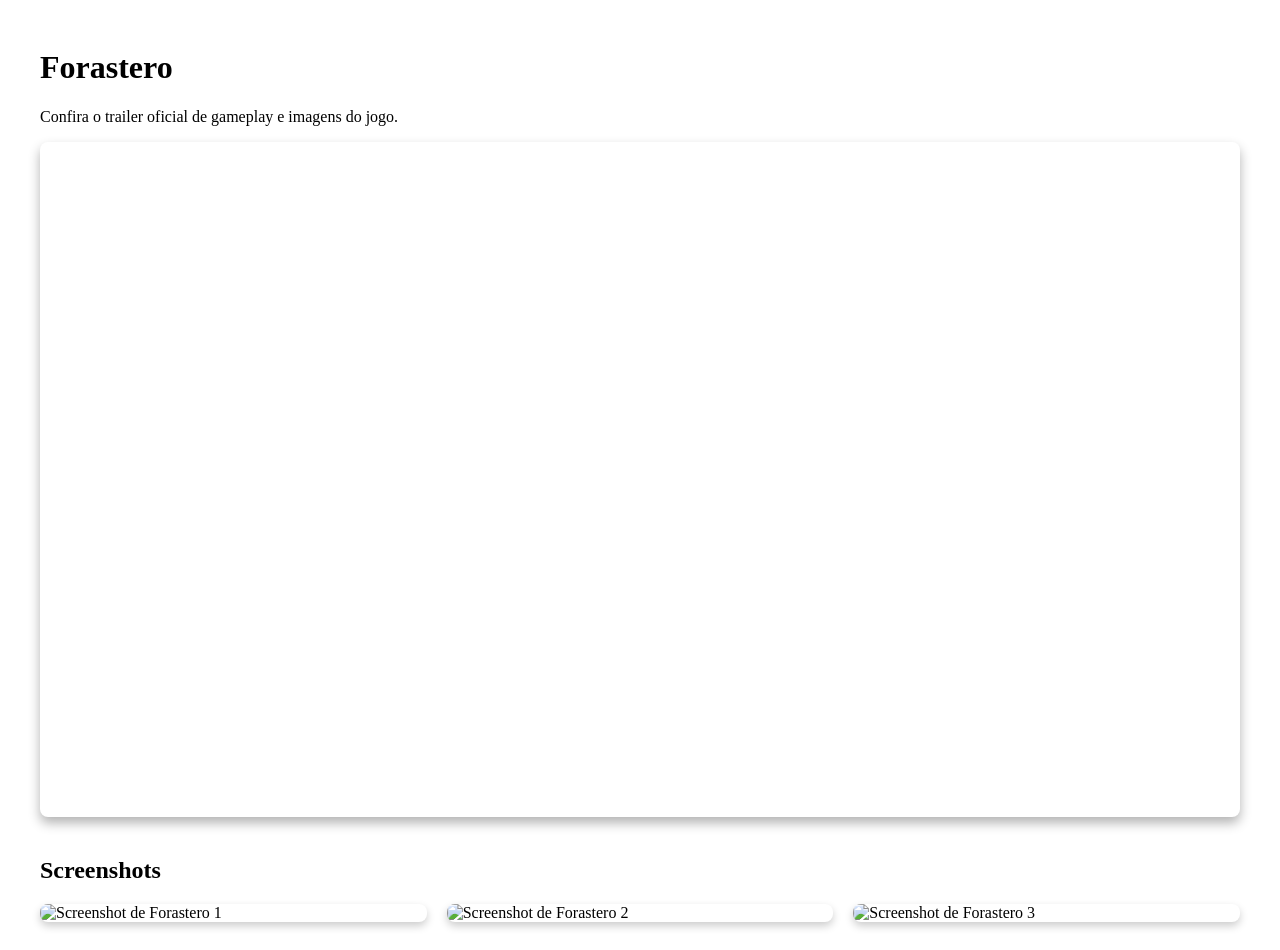
==== forastero.html @ c8b6d4f1 "neoanegames" ====
<!DOCTYPE html>
<html lang="pt-BR">
<head>
    <meta charset="UTF-8">
    <meta name="viewport" content="width=device-width, initial-scale=1.0">
    <title>Forastero</title>
    <style>
        /* CSS para tornar o iframe do YouTube 100% responsivo e profissional */
        .video-container {
            position: relative;
            padding-bottom: 56.25%; /* Mantém a proporção de 16:9 do vídeo */
            height: 0;
            overflow: hidden;
            max-width: 100%;
            margin-bottom: 40px; /* Espaço entre o vídeo e as screenshots */
            border-radius: 8px; /* Bordas levemente arredondadas */
            box-shadow: 0 6px 12px rgba(0, 0, 0, 0.3); /* Sombra suave para destacar o trailer */
        }

        .video-container iframe {
            position: absolute;
            top: 0;
            left: 0;
            width: 100%;
            height: 100%;
            border-radius: 8px;
        }

        /* Estilo básico para organizar as screenshots logo abaixo */
        .screenshots-section {
            margin-top: 20px;
        }

        .screenshots-grid {
            display: grid;
            grid-template-columns: repeat(auto-fit, minmax(300px, 1fr));
            gap: 20px;
        }

        .screenshots-grid img {
            width: 100%;
            height: auto;
            border-radius: 8px;
            box-shadow: 0 4px 8px rgba(0, 0, 0, 0.2);
            transition: transform 0.3s ease;
        }

        .screenshots-grid img:hover {
            transform: scale(1.02); /* Efeito de zoom leve ao passar o mouse */
        }
    </style>
</head>
<body>

    <!-- CONTAINER PRINCIPAL DO JOGO -->
    <main style="max-width: 1200px; margin: 0 auto; padding: 20px;">
        
        <h1>Forastero</h1>
        <p>Confira o trailer oficial de gameplay e imagens do jogo.</p>

        <!-- 1. SEÇÃO DO TRAILER (Fica exatamente em cima das screenshots) -->
        <section class="trailer-section">
            <div class="video-container">
                <iframe 
                    src="https://www.youtube.com/embed/Xkffc-DQlp8?si=KH-YjQclbkjNfA4j" 
                    title="YouTube video player" 
                    frameborder="0" 
                    allow="accelerometer; autoplay; clipboard-write; encrypted-media; gyroscope; picture-in-picture; web-share" 
                    referrerpolicy="strict-origin-when-cross-origin" 
                    allowfullscreen>
                </iframe>
            </div>
        </section>

        <!-- 2. SEÇÃO DAS SCREENSHOTS (Logo abaixo do trailer) -->
        <section class="screenshots-section">
            <h2>Screenshots</h2>
            <div class="screenshots-grid">
                <!-- Substitua o src pelo caminho real das suas imagens -->
                <img src="caminho/para/sua/screenshot1.jpg" alt="Screenshot de Forastero 1">
                <img src="caminho/para/sua/screenshot2.jpg" alt="Screenshot de Forastero 2">
                <img src="caminho/para/sua/screenshot3.jpg" alt="Screenshot de Forastero 3">
            </div>
        </section>

    </main>

</body>
</html>
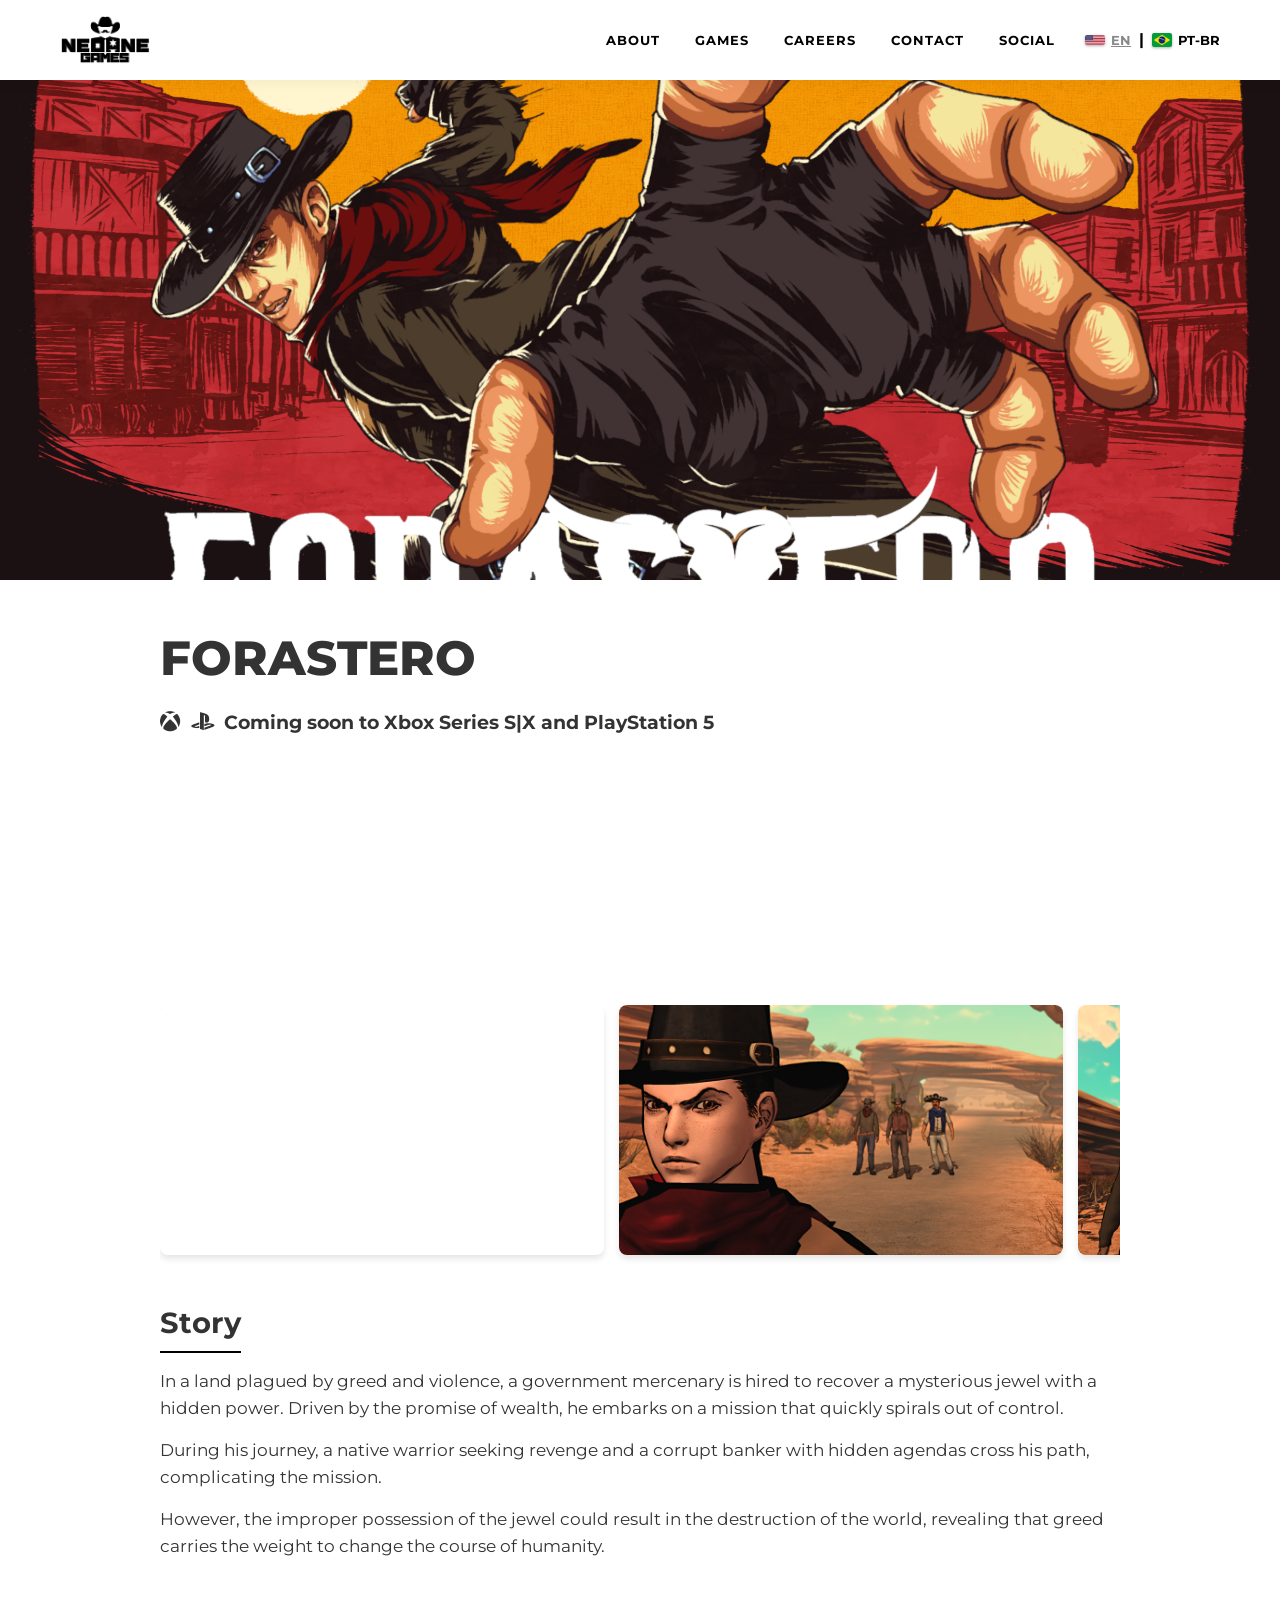
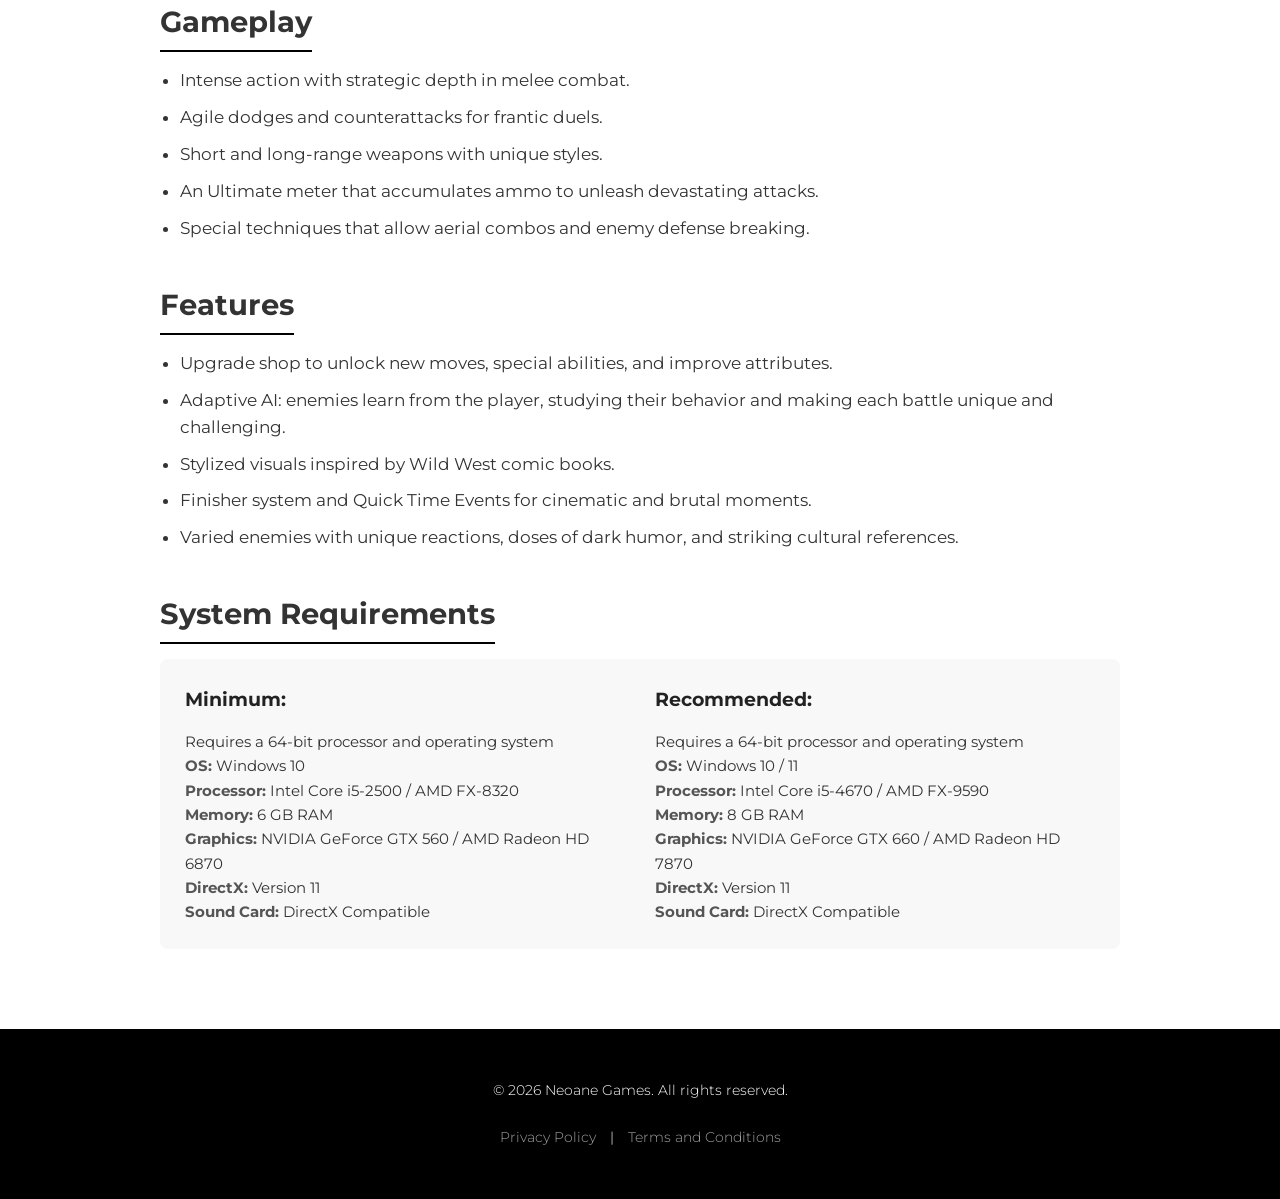
==== commit 56f8b17e: "neoanegames" ====
--- a/forastero.html
+++ b/forastero.html
@@ -1,89 +1,322 @@
 <!DOCTYPE html>
-<html lang="pt-BR">
+<html lang="en">
 <head>
     <meta charset="UTF-8">
     <meta name="viewport" content="width=device-width, initial-scale=1.0">
-    <title>Forastero</title>
+    <title>Forastero | Neoane Games</title>
+    <link rel="icon" type="image/png" href="assets/favicon.png">
+    <link rel="stylesheet" href="css/style.css">
+    <link rel="stylesheet" href="https://cdnjs.cloudflare.com/ajax/libs/font-awesome/6.5.2/css/all.min.css">
+    <link href="https://fonts.googleapis.com/css2?family=Montserrat:wght@300;400;700;800&display=swap" rel="stylesheet">
     <style>
-        /* CSS para tornar o iframe do YouTube 100% responsivo e profissional */
-        .video-container {
+        .lang-switcher button { display: inline-flex; align-items: center; gap: 6px; }
+        .flag-icon { width: 20px; height: auto; border-radius: 2px; box-shadow: 0 1px 3px rgba(0,0,0,0.3); }
+        .footer-link { color: #a0a0a0; text-decoration: none; transition: color 0.3s ease; margin: 0 10px; font-size: 0.9rem; }
+        .footer-link:hover { color: #ffffff; text-decoration: underline; }
+        
+        .game-header { width: 100%; max-height: 500px; object-fit: cover; display: block; margin-top: 80px; }
+        
+        .game-content { max-width: 1000px; margin: 0 auto; padding: 40px 20px; }
+        .game-title { font-size: 3rem; font-weight: 800; margin-bottom: 10px; text-transform: uppercase; }
+        .platforms-info { font-size: 1.2rem; margin-bottom: 30px; font-weight: 700; color: #333; }
+        .platforms-info i { margin-right: 5px; font-size: 1.3rem; }
+        
+        /* Carousel de Screenshots e Vídeo */
+        .screenshots-wrapper { display: flex; overflow-x: auto; gap: 15px; padding-bottom: 15px; margin: 30px 0; scroll-behavior: smooth; }
+        .screenshots-wrapper::-webkit-scrollbar { height: 8px; }
+        .screenshots-wrapper::-webkit-scrollbar-track { background: #f1f1f1; border-radius: 4px; }
+        .screenshots-wrapper::-webkit-scrollbar-thumb { background: #888; border-radius: 4px; }
+        .screenshots-wrapper img { height: 250px; border-radius: 8px; object-fit: cover; flex-shrink: 0; box-shadow: 0 4px 6px rgba(0,0,0,0.1); }
+        
+        /* Item de Vídeo no Carousel */
+        .screenshots-wrapper .video-item { height: 250px; width: 444px; flex-shrink: 0; border-radius: 8px; overflow: hidden; box-shadow: 0 4px 6px rgba(0,0,0,0.1); }
+        .screenshots-wrapper .video-item iframe { width: 100%; height: 100%; border: none; }
+        
+        .info-section { margin-bottom: 40px; }
+        .info-section h2 { font-size: 1.8rem; margin-bottom: 15px; border-bottom: 2px solid #000; display: inline-block; padding-bottom: 5px; }
+        .info-section p { line-height: 1.6; margin-bottom: 15px; font-size: 1.05rem; }
+        .info-list { list-style-type: disc; padding-left: 20px; line-height: 1.6; font-size: 1.05rem; }
+        .info-list li { margin-bottom: 10px; }
+        
+        /* Requisitos de Sistema */
+        .sys-req-grid { display: grid; grid-template-columns: 1fr 1fr; gap: 30px; background-color: #f8f8f8; padding: 25px; border-radius: 8px; }
+        @media (max-width: 768px) { .sys-req-grid { grid-template-columns: 1fr; } }
+        .sys-req-col h3 { font-size: 1.2rem; margin-bottom: 15px; color: #222; }
+        .sys-req-list { list-style: none; padding: 0; font-size: 0.95rem; line-height: 1.6; }
+        .sys-req-list li strong { color: #555; }
+
+        /* Animação e Estilo da "Gaveta" (Dropdown) */
+        .dropdown {
             position: relative;
-            padding-bottom: 56.25%; /* Mantém a proporção de 16:9 do vídeo */
-            height: 0;
-            overflow: hidden;
-            max-width: 100%;
-            margin-bottom: 40px; /* Espaço entre o vídeo e as screenshots */
-            border-radius: 8px; /* Bordas levemente arredondadas */
-            box-shadow: 0 6px 12px rgba(0, 0, 0, 0.3); /* Sombra suave para destacar o trailer */
-        }
-
-        .video-container iframe {
+            display: inline-block;
+        }
+        .dropdown-content {
+            visibility: hidden;
+            opacity: 0;
             position: absolute;
-            top: 0;
-            left: 0;
-            width: 100%;
-            height: 100%;
+            background-color: #ffffff;
+            min-width: 160px;
+            box-shadow: 0px 10px 20px rgba(0,0,0,0.1);
             border-radius: 8px;
-        }
-
-        /* Estilo básico para organizar as screenshots logo abaixo */
-        .screenshots-section {
-            margin-top: 20px;
-        }
-
-        .screenshots-grid {
-            display: grid;
-            grid-template-columns: repeat(auto-fit, minmax(300px, 1fr));
-            gap: 20px;
-        }
-
-        .screenshots-grid img {
-            width: 100%;
-            height: auto;
+            z-index: 1000;
+            top: 70%;
+            left: 50%;
+            transform: translateX(-50%);
+            transition: all 0.3s cubic-bezier(0.25, 0.8, 0.25, 1);
+        }
+        .dropdown:hover .dropdown-content {
+            visibility: visible;
+            opacity: 1;
+            top: 100%;
+        }
+        .dropdown-content a {
+            color: #333 !important;
+            padding: 12px 16px;
+            text-decoration: none;
+            display: block;
+            text-align: center;
+            font-weight: 700;
+            font-size: 0.9rem;
+            transition: background-color 0.2s, color 0.2s;
             border-radius: 8px;
-            box-shadow: 0 4px 8px rgba(0, 0, 0, 0.2);
-            transition: transform 0.3s ease;
-        }
-
-        .screenshots-grid img:hover {
-            transform: scale(1.02); /* Efeito de zoom leve ao passar o mouse */
+        }
+        .dropdown-content a:hover {
+            background-color: #f8f8f8;
+            color: #ff4d4d !important;
         }
     </style>
 </head>
-<body>
-
-    <!-- CONTAINER PRINCIPAL DO JOGO -->
-    <main style="max-width: 1200px; margin: 0 auto; padding: 20px;">
-        
-        <h1>Forastero</h1>
-        <p>Confira o trailer oficial de gameplay e imagens do jogo.</p>
-
-        <!-- 1. SEÇÃO DO TRAILER (Fica exatamente em cima das screenshots) -->
-        <section class="trailer-section">
-            <div class="video-container">
-                <iframe 
-                    src="https://www.youtube.com/embed/Xkffc-DQlp8?si=KH-YjQclbkjNfA4j" 
-                    title="YouTube video player" 
-                    frameborder="0" 
-                    allow="accelerometer; autoplay; clipboard-write; encrypted-media; gyroscope; picture-in-picture; web-share" 
-                    referrerpolicy="strict-origin-when-cross-origin" 
-                    allowfullscreen>
-                </iframe>
+<body class="bg-white">
+    <!-- Navbar -->
+    <nav class="navbar">
+        <div class="container nav-container">
+            <a href="index" class="logo">
+                <img src="assets/NeoaneGames.png" alt="Neoane Games Logo">
+            </a>
+            <div class="nav-right">
+                <ul class="nav-links">
+                    <li><a href="main#about" data-i18n="nav-about">About</a></li>
+                    
+                    <!-- Item de Jogos com o Dropdown -->
+                    <li class="dropdown">
+                        <a href="main#games" data-i18n="nav-games">Games</a>
+                        <div class="dropdown-content">
+                            <a href="forastero">FORASTERO</a>
+                        </div>
+                    </li>
+
+                    <li><a href="main#careers" data-i18n="nav-careers">Careers</a></li>
+                    <li><a href="main#contact" data-i18n="nav-contact">Contact</a></li>
+                    <li><a href="main#social" data-i18n="nav-social">Social</a></li>
+                </ul>
+                <div class="lang-switcher">
+                    <button id="btn-en" class="active" onclick="setLanguage('en')">
+                        <img src="assets/us.png" alt="English" class="flag-icon"> EN
+                    </button>
+                    <span>|</span>
+                    <button id="btn-pt" onclick="setLanguage('pt')">
+                        <img src="assets/br.png" alt="Português" class="flag-icon"> PT-BR
+                    </button>
+                </div>
             </div>
-        </section>
-
-        <!-- 2. SEÇÃO DAS SCREENSHOTS (Logo abaixo do trailer) -->
-        <section class="screenshots-section">
-            <h2>Screenshots</h2>
-            <div class="screenshots-grid">
-                <!-- Substitua o src pelo caminho real das suas imagens -->
-                <img src="caminho/para/sua/screenshot1.jpg" alt="Screenshot de Forastero 1">
-                <img src="caminho/para/sua/screenshot2.jpg" alt="Screenshot de Forastero 2">
-                <img src="caminho/para/sua/screenshot3.jpg" alt="Screenshot de Forastero 3">
+        </div>
+    </nav>
+
+    <!-- Capa do Jogo -->
+    <img src="assets/CoverImage2.jpg" alt="Forastero Banner" class="game-header anim-fade-up">
+
+    <div class="game-content">
+        <h1 class="game-title anim-fade-up">Forastero</h1>
+        
+        <p class="platforms-info anim-fade-up">
+            <i class="fa-brands fa-xbox"></i> <i class="fa-brands fa-playstation"></i> 
+            <span data-i18n="forastero-platforms">Coming soon to Xbox Series S|X and PlayStation 5</span>
+        </p>
+
+        <!-- Steam Widget -->
+        <div class="anim-fade-up" style="margin-bottom: 40px;">
+            <iframe src="https://store.steampowered.com/widget/2401280/" frameborder="0" width="646" height="190" style="max-width: 100%;"></iframe>
+        </div>
+
+        <!-- Screenshots e Trailer -->
+        <div class="screenshots-wrapper anim-fade-up">
+            <!-- Trailer Gameplay -->
+            <div class="video-item">
+                <iframe src="https://www.youtube.com/embed/Xkffc-DQlp8?si=KH-YjQclbkjNfA4j" title="YouTube video player" allow="accelerometer; autoplay; clipboard-write; encrypted-media; gyroscope; picture-in-picture; web-share" referrerpolicy="strict-origin-when-cross-origin" allowfullscreen></iframe>
             </div>
-        </section>
-
-    </main>
-
+            <!-- Imagens -->
+            <img src="assets/PRINT00.jpg" alt="Forastero Screenshot 1">
+            <img src="assets/PRINT01.jpg" alt="Forastero Screenshot 2">
+            <img src="assets/PRINT02.jpg" alt="Forastero Screenshot 3">
+            <img src="assets/PRINT03.jpg" alt="Forastero Screenshot 4">
+            <img src="assets/PRINT04.jpg" alt="Forastero Screenshot 5">
+            <img src="assets/PRINT05.jpg" alt="Forastero Screenshot 6">
+        </div>
+
+        <!-- História -->
+        <div class="info-section anim-fade-up">
+            <h2 data-i18n="forastero-story-title">Story</h2>
+            <p data-i18n="forastero-story-p1">In a land plagued by greed and violence, a government mercenary is hired to recover a mysterious jewel with a hidden power. Driven by the promise of wealth, he embarks on a mission that quickly spirals out of control.</p>
+            <p data-i18n="forastero-story-p2">During his journey, a native warrior seeking revenge and a corrupt banker with hidden agendas cross his path, complicating the mission.</p>
+            <p data-i18n="forastero-story-p3">However, the improper possession of the jewel could result in the destruction of the world, revealing that greed carries the weight to change the course of humanity.</p>
+        </div>
+
+        <!-- Jogabilidade -->
+        <div class="info-section anim-fade-up">
+            <h2 data-i18n="forastero-gameplay-title">Gameplay</h2>
+            <ul class="info-list">
+                <li data-i18n="forastero-gp-1">Intense action with strategic depth in melee combat.</li>
+                <li data-i18n="forastero-gp-2">Agile dodges and counterattacks for frantic duels.</li>
+                <li data-i18n="forastero-gp-3">Short and long-range weapons with unique styles.</li>
+                <li data-i18n="forastero-gp-4">An Ultimate meter that accumulates ammo to unleash devastating attacks.</li>
+                <li data-i18n="forastero-gp-5">Special techniques that allow aerial combos and enemy defense breaking.</li>
+            </ul>
+        </div>
+
+        <!-- Características -->
+        <div class="info-section anim-fade-up">
+            <h2 data-i18n="forastero-features-title">Features</h2>
+            <ul class="info-list">
+                <li data-i18n="forastero-feat-1">Upgrade shop to unlock new moves, special abilities, and improve attributes.</li>
+                <li data-i18n="forastero-feat-2">Adaptive AI: enemies learn from the player, studying their behavior and making each battle unique and challenging.</li>
+                <li data-i18n="forastero-feat-3">Stylized visuals inspired by Wild West comic books.</li>
+                <li data-i18n="forastero-feat-4">Finisher system and Quick Time Events for cinematic and brutal moments.</li>
+                <li data-i18n="forastero-feat-5">Varied enemies with unique reactions, doses of dark humor, and striking cultural references.</li>
+            </ul>
+        </div>
+
+        <!-- Requisitos de Sistema -->
+        <div class="info-section anim-fade-up">
+            <h2 data-i18n="forastero-sys-title">System Requirements</h2>
+            <div class="sys-req-grid">
+                <!-- Mínimos -->
+                <div class="sys-req-col">
+                    <h3 data-i18n="sys-min-title">Minimum:</h3>
+                    <ul class="sys-req-list">
+                        <li data-i18n="sys-req-os-64">Requires a 64-bit processor and operating system</li>
+                        <li><strong data-i18n="sys-os">OS:</strong> Windows 10</li>
+                        <li><strong data-i18n="sys-proc">Processor:</strong> Intel Core i5-2500 / AMD FX-8320</li>
+                        <li><strong data-i18n="sys-mem">Memory:</strong> 6 GB RAM</li>
+                        <li><strong data-i18n="sys-gpu">Graphics:</strong> NVIDIA GeForce GTX 560 / AMD Radeon HD 6870</li>
+                        <li><strong>DirectX:</strong> <span data-i18n="sys-dx">Version 11</span></li>
+                        <li><strong data-i18n="sys-sound">Sound Card:</strong> DirectX Compatible</li>
+                    </ul>
+                </div>
+                <!-- Recomendados -->
+                <div class="sys-req-col">
+                    <h3 data-i18n="sys-rec-title">Recommended:</h3>
+                    <ul class="sys-req-list">
+                        <li data-i18n="sys-req-os-64">Requires a 64-bit processor and operating system</li>
+                        <li><strong data-i18n="sys-os">OS:</strong> Windows 10 / 11</li>
+                        <li><strong data-i18n="sys-proc">Processor:</strong> Intel Core i5-4670 / AMD FX-9590</li>
+                        <li><strong data-i18n="sys-mem">Memory:</strong> 8 GB RAM</li>
+                        <li><strong data-i18n="sys-gpu">Graphics:</strong> NVIDIA GeForce GTX 660 / AMD Radeon HD 7870</li>
+                        <li><strong>DirectX:</strong> <span data-i18n="sys-dx">Version 11</span></li>
+                        <li><strong data-i18n="sys-sound">Sound Card:</strong> DirectX Compatible</li>
+                    </ul>
+                </div>
+            </div>
+        </div>
+    </div>
+
+    <!-- Footer -->
+    <footer>
+        <div class="container text-center" style="padding: 20px 0;">
+            <p>
+                <span data-i18n="footer-text">&copy; 2026 Neoane Games. All rights reserved.</span>
+                <br><br>
+                <a href="privacy" class="footer-link" data-i18n="footer-privacy">Privacy Policy</a> | 
+                <a href="terms" class="footer-link" data-i18n="footer-terms">Terms and Conditions</a>
+            </p>
+        </div>
+    </footer>
+
+    <!-- Scripts -->
+    <script>
+        const translations = {
+            en: {
+                "nav-about": "About", "nav-games": "Games", "nav-careers": "Careers", "nav-contact": "Contact", "nav-social": "Social",
+                "forastero-platforms": "Coming soon to Xbox Series S|X and PlayStation 5",
+                "forastero-story-title": "Story",
+                "forastero-story-p1": "In a land plagued by greed and violence, a government mercenary is hired to recover a mysterious jewel with a hidden power. Driven by the promise of wealth, he embarks on a mission that quickly spirals out of control.",
+                "forastero-story-p2": "During his journey, a native warrior seeking revenge and a corrupt banker with hidden agendas cross his path, complicating the mission.",
+                "forastero-story-p3": "However, the improper possession of the jewel could result in the destruction of the world, revealing that greed carries the weight to change the course of humanity.",
+                "forastero-gameplay-title": "Gameplay",
+                "forastero-gp-1": "Intense action with strategic depth in melee combat.",
+                "forastero-gp-2": "Agile dodges and counterattacks for frantic duels.",
+                "forastero-gp-3": "Short and long-range weapons with unique styles.",
+                "forastero-gp-4": "An Ultimate meter that accumulates ammo to unleash devastating attacks.",
+                "forastero-gp-5": "Special techniques that allow aerial combos and enemy defense breaking.",
+                "forastero-features-title": "Features",
+                "forastero-feat-1": "Upgrade shop to unlock new moves, special abilities, and improve attributes.",
+                "forastero-feat-2": "Adaptive AI: enemies learn from the player, studying their behavior and making each battle unique and challenging.",
+                "forastero-feat-3": "Stylized visuals inspired by Wild West comic books.",
+                "forastero-feat-4": "Finisher system and Quick Time Events for cinematic and brutal moments.",
+                "forastero-feat-5": "Varied enemies with unique reactions, doses of dark humor, and striking cultural references.",
+                "forastero-sys-title": "System Requirements",
+                "sys-min-title": "Minimum:",
+                "sys-rec-title": "Recommended:",
+                "sys-req-os-64": "Requires a 64-bit processor and operating system",
+                "sys-os": "OS:", "sys-proc": "Processor:", "sys-mem": "Memory:", "sys-gpu": "Graphics:", "sys-dx": "Version 11", "sys-sound": "Sound Card:",
+                "footer-text": "&copy; 2026 Neoane Games. All rights reserved.",
+                "footer-privacy": "Privacy Policy", "footer-terms": "Terms and Conditions"
+            },
+            pt: {
+                "nav-about": "Sobre", "nav-games": "Jogos", "nav-careers": "Carreiras", "nav-contact": "Contato", "nav-social": "Social",
+                "forastero-platforms": "Em breve para Xbox Series S|X e PlayStation 5",
+                "forastero-story-title": "História",
+                "forastero-story-p1": "Em um país assolado pela ganância e pela violência, um mercenário a serviço do governo é contratado para recuperar uma joia misteriosa com um poder oculto. Movido pela promessa de riqueza, ele embarca em uma missão que rapidamente foge do controle.",
+                "forastero-story-p2": "Durante sua jornada, uma guerreira nativa em busca de vingança e um banqueiro corrupto com interesses ocultos cruzam seu caminho, complicando a missão.",
+                "forastero-story-p3": "No entanto, a posse indevida da joia pode resultar na destruição do mundo, revelando que a ganância carrega o peso de mudar o rumo da humanidade.",
+                "forastero-gameplay-title": "Jogabilidade",
+                "forastero-gp-1": "Ação intensa com profundidade estratégica em combates corpo a corpo.",
+                "forastero-gp-2": "Esquivas e contra-ataques ágeis para duelos frenéticos.",
+                "forastero-gp-3": "Armas de curta e longa distância, com estilos únicos.",
+                "forastero-gp-4": "Um medidor de Ultimate, que acumula munição para liberar ataques devastadores.",
+                "forastero-gp-5": "Técnicas especiais que permitem combos aéreos e quebra de defesas inimigas.",
+                "forastero-features-title": "Características",
+                "forastero-feat-1": "Loja de upgrades para desbloquear novos golpes, habilidades especiais e aprimorar atributos.",
+                "forastero-feat-2": "Inteligência artificial adaptável: inimigos aprendem com o jogador, estudando seu comportamento e tornando cada batalha única e desafiadora.",
+                "forastero-feat-3": "Visual estilizado inspirado em histórias em quadrinhos de velho oeste.",
+                "forastero-feat-4": "Sistema de finalizações e Quick Time Events para momentos cinematográficos e brutais.",
+                "forastero-feat-5": "Inimigos variados, com reações únicas, doses de humor ácido e referências culturais marcantes.",
+                "forastero-sys-title": "Requisitos de sistema",
+                "sys-min-title": "Mínimos:",
+                "sys-rec-title": "Recomendados:",
+                "sys-req-os-64": "Requer um processador e sistema operacional de 64 bits",
+                "sys-os": "SO:", "sys-proc": "Processador:", "sys-mem": "Memória:", "sys-gpu": "Placa de vídeo:", "sys-dx": "Versão 11", "sys-sound": "Placa de som:",
+                "footer-text": "&copy; 2026 Neoane Games. Todos os direitos reservados.",
+                "footer-privacy": "Política de Privacidade", "footer-terms": "Termos e Condições"
+            }
+        };
+
+        function setLanguage(lang) {
+            document.querySelectorAll('[data-i18n]').forEach(el => {
+                const key = el.getAttribute('data-i18n');
+                if (translations[lang] && translations[lang][key]) {
+                    el.innerHTML = translations[lang][key];
+                }
+            });
+            document.getElementById('btn-en').classList.remove('active');
+            document.getElementById('btn-pt').classList.remove('active');
+            document.getElementById('btn-' + lang).classList.add('active');
+            localStorage.setItem('neoane-lang', lang);
+        }
+
+        const observerOptions = { root: null, rootMargin: '0px', threshold: 0.1 };
+        const observer = new IntersectionObserver((entries) => {
+            entries.forEach(entry => {
+                if (entry.isIntersecting) { entry.target.classList.add('anim-visible'); } 
+            });
+        }, observerOptions);
+
+        window.onload = () => {
+            const savedLang = localStorage.getItem('neoane-lang') || 'en';
+            setLanguage(savedLang);
+            document.querySelectorAll('.anim-fade-up, .anim-slide-left').forEach(el => {
+                observer.observe(el);
+            });
+        };
+    </script>
 </body>
 </html>
--- a/css/style.css
+++ b/css/style.css
@@ -0,0 +1,415 @@
+/* CSS Reset & Variables */
+:root {
+    --primary-color: #000000;
+    --bg-white: #ffffff;
+    --bg-light: #f8f9fa;
+    --text-color: #333333;
+    --accent-color: #555555;
+    --overlay-color: rgba(255, 255, 255, 0.95);
+}
+
+* {
+    margin: 0;
+    padding: 0;
+    box-sizing: border-box;
+}
+
+html {
+    scroll-behavior: smooth;
+}
+
+body {
+    font-family: 'Montserrat', sans-serif;
+    color: var(--text-color);
+    background-color: var(--bg-white);
+    line-height: 1.6;
+    overflow-x: hidden;
+}
+
+a {
+    text-decoration: none;
+    color: inherit;
+}
+
+.container {
+    max-width: 1200px;
+    margin: 0 auto;
+    padding: 0 20px;
+}
+
+.text-center {
+    text-align: center;
+}
+
+/* Scroll Animation Classes */
+.anim-fade-up {
+    opacity: 0;
+    transform: translateY(30px);
+    transition: opacity 0.8s ease-out, transform 0.8s ease-out;
+}
+
+.anim-slide-left {
+    opacity: 0;
+    transform: translateX(-150px);
+    transition: opacity 1s cubic-bezier(0.25, 0.46, 0.45, 0.94), transform 1s cubic-bezier(0.25, 0.46, 0.45, 0.94);
+}
+
+.anim-visible {
+    opacity: 1 !important;
+    transform: translate(0) !important;
+}
+
+/* Navbar */
+.navbar {
+    background-color: var(--overlay-color);
+    position: fixed;
+    width: 100%;
+    top: 0;
+    z-index: 1000;
+    box-shadow: 0 2px 15px rgba(0,0,0,0.05);
+    backdrop-filter: blur(5px);
+}
+
+.nav-container {
+    display: flex;
+    justify-content: space-between;
+    align-items: center;
+    padding: 15px 20px;
+}
+
+.logo img {
+    height: 50px;
+    width: auto;
+    display: block;
+}
+
+.nav-right {
+    display: flex;
+    align-items: center;
+    gap: 30px;
+}
+
+.nav-links {
+    list-style: none;
+    display: flex;
+    gap: 35px;
+}
+
+.nav-links li a {
+    font-weight: 700;
+    text-transform: uppercase;
+    font-size: 13px;
+    letter-spacing: 1px;
+    color: var(--primary-color);
+    transition: color 0.3s ease;
+}
+
+.nav-links li a:hover {
+    color: #888;
+}
+
+/* Language Switcher */
+.lang-switcher {
+    display: flex;
+    align-items: center;
+    gap: 8px;
+    font-weight: 700;
+    color: var(--primary-color);
+}
+
+.lang-switcher button {
+    background: none;
+    border: none;
+    font-family: inherit;
+    font-size: 13px;
+    font-weight: 700;
+    cursor: pointer;
+    color: var(--primary-color);
+    transition: color 0.3s;
+}
+
+.lang-switcher button.active {
+    color: #888;
+    text-decoration: underline;
+}
+
+.lang-switcher button:hover {
+    color: #555;
+}
+
+/* Parallax Mechanics */
+.parallax {
+    background-attachment: fixed;
+    background-position: center;
+    background-repeat: no-repeat;
+    background-size: cover;
+}
+
+/* Hero Section */
+.hero {
+    height: 100vh;
+    display: flex;
+    align-items: center;
+    justify-content: center;
+    position: relative;
+    margin-top: 80px;
+}
+
+.hero-overlay {
+    position: absolute;
+    top: 0; left: 0; right: 0; bottom: 0;
+    background: rgba(255, 255, 255, 0.85);
+    display: flex;
+    align-items: center;
+    justify-content: center;
+    text-align: center;
+}
+
+.hero-content {
+    color: var(--primary-color);
+    padding: 30px;
+    max-width: 800px;
+}
+
+.hero-content h1 {
+    font-size: 4rem;
+    font-weight: 800;
+    margin-bottom: 10px;
+    text-transform: uppercase;
+    letter-spacing: 2px;
+}
+
+.hero-content p {
+    font-size: 1.2rem;
+    margin-bottom: 40px;
+    font-weight: 400;
+    letter-spacing: 1px;
+}
+
+.btn {
+    display: inline-block;
+    padding: 15px 35px;
+    background-color: var(--primary-color);
+    color: var(--bg-white);
+    font-weight: 700;
+    text-transform: uppercase;
+    letter-spacing: 1px;
+    border: 2px solid var(--primary-color);
+    border-radius: 4px;
+    transition: all 0.3s ease;
+}
+
+.btn:hover {
+    background-color: transparent;
+    color: var(--primary-color);
+}
+
+/* Common Sections */
+.section {
+    padding: 100px 0;
+}
+
+.bg-white {
+    background-color: var(--bg-white);
+}
+
+.bg-light {
+    background-color: var(--bg-light);
+}
+
+.section-title {
+    font-size: 2.5rem;
+    font-weight: 800;
+    margin-bottom: 40px;
+    text-transform: uppercase;
+    color: var(--primary-color);
+    position: relative;
+    display: inline-block;
+}
+
+.section-title::after {
+    content: '';
+    display: block;
+    width: 50px;
+    height: 4px;
+    background-color: var(--primary-color);
+    margin: 15px auto 0;
+}
+
+.about-text {
+    max-width: 800px;
+    margin: 0 auto;
+    font-size: 1.2rem;
+    color: var(--accent-color);
+    line-height: 1.8;
+}
+
+/* Parallax Divider */
+.parallax-divider {
+    height: 350px;
+    position: relative;
+}
+.parallax-divider::before {
+    content: '';
+    position: absolute;
+    top: 0; left: 0; right: 0; bottom: 0;
+    background: rgba(255, 255, 255, 0.4);
+}
+
+/* Games Section */
+.game-card {
+    display: flex;
+    background: var(--bg-light);
+    border-radius: 12px;
+    overflow: hidden;
+    box-shadow: 0 15px 40px rgba(0,0,0,0.08);
+    margin: 0 auto;
+    max-width: 1000px;
+}
+
+.game-image {
+    flex: 1;
+    min-height: 400px;
+}
+
+.game-image img {
+    width: 100%;
+    height: 100%;
+    object-fit: cover;
+}
+
+.game-info {
+    flex: 1;
+    padding: 60px 50px;
+    display: flex;
+    flex-direction: column;
+    justify-content: center;
+}
+
+.game-info h3 {
+    font-size: 2.2rem;
+    font-weight: 800;
+    margin-bottom: 20px;
+    color: var(--primary-color);
+    text-transform: uppercase;
+}
+
+.game-info p {
+    font-size: 1.1rem;
+    margin-bottom: 25px;
+    color: var(--accent-color);
+}
+
+.platforms {
+    margin-bottom: 35px;
+}
+
+.highlight {
+    display: inline-block;
+    font-weight: 700;
+    color: var(--primary-color);
+    background: #e9ecef;
+    padding: 10px 15px;
+    border-radius: 6px;
+    font-size: 0.95rem;
+}
+
+.btn-steam {
+    align-self: flex-start;
+}
+
+/* Contact Section */
+.contact-subtext {
+    font-size: 1.1rem;
+    margin-bottom: 30px;
+    color: var(--accent-color);
+}
+
+.contact-info {
+    margin-bottom: 40px;
+}
+
+.email-link {
+    font-size: 1.4rem;
+    font-weight: 700;
+    color: var(--primary-color);
+    transition: color 0.3s;
+}
+
+.email-link i {
+    margin-right: 10px;
+}
+
+.email-link:hover {
+    color: #666;
+}
+
+.social-links {
+    display: flex;
+    justify-content: center;
+    gap: 20px;
+}
+
+.social-links a {
+    display: inline-flex;
+    align-items: center;
+    justify-content: center;
+    width: 55px;
+    height: 55px;
+    background-color: var(--primary-color);
+    color: var(--bg-white);
+    border-radius: 50%;
+    font-size: 1.4rem;
+    transition: transform 0.3s, background-color 0.3s, opacity 0.8s ease-out;
+}
+
+/* Stagger social links animations */
+.social-links a:nth-child(1) { transition-delay: 0.0s; }
+.social-links a:nth-child(2) { transition-delay: 0.1s; }
+.social-links a:nth-child(3) { transition-delay: 0.2s; }
+.social-links a:nth-child(4) { transition-delay: 0.3s; }
+
+.social-links a i {
+    color: #ffffff !important;
+}
+
+.social-links a:hover {
+    transform: translateY(-5px) !important; /* Override the translate reset on hover */
+    background-color: #444;
+}
+
+/* Footer */
+footer {
+    background-color: var(--primary-color);
+    color: var(--bg-white);
+    padding: 30px 0;
+    font-size: 0.9rem;
+    font-weight: 300;
+}
+
+/* Responsive Design */
+@media (max-width: 900px) {
+    .game-card {
+        flex-direction: column;
+    }
+    .game-image {
+        min-height: 250px;
+    }
+}
+
+@media (max-width: 768px) {
+    .nav-container {
+        flex-direction: column;
+        gap: 15px;
+    }
+    .nav-right {
+        flex-direction: column;
+        gap: 15px;
+    }
+    .hero-content h1 {
+        font-size: 2.5rem;
+    }
+    .hero {
+        margin-top: 120px;
+    }
+}
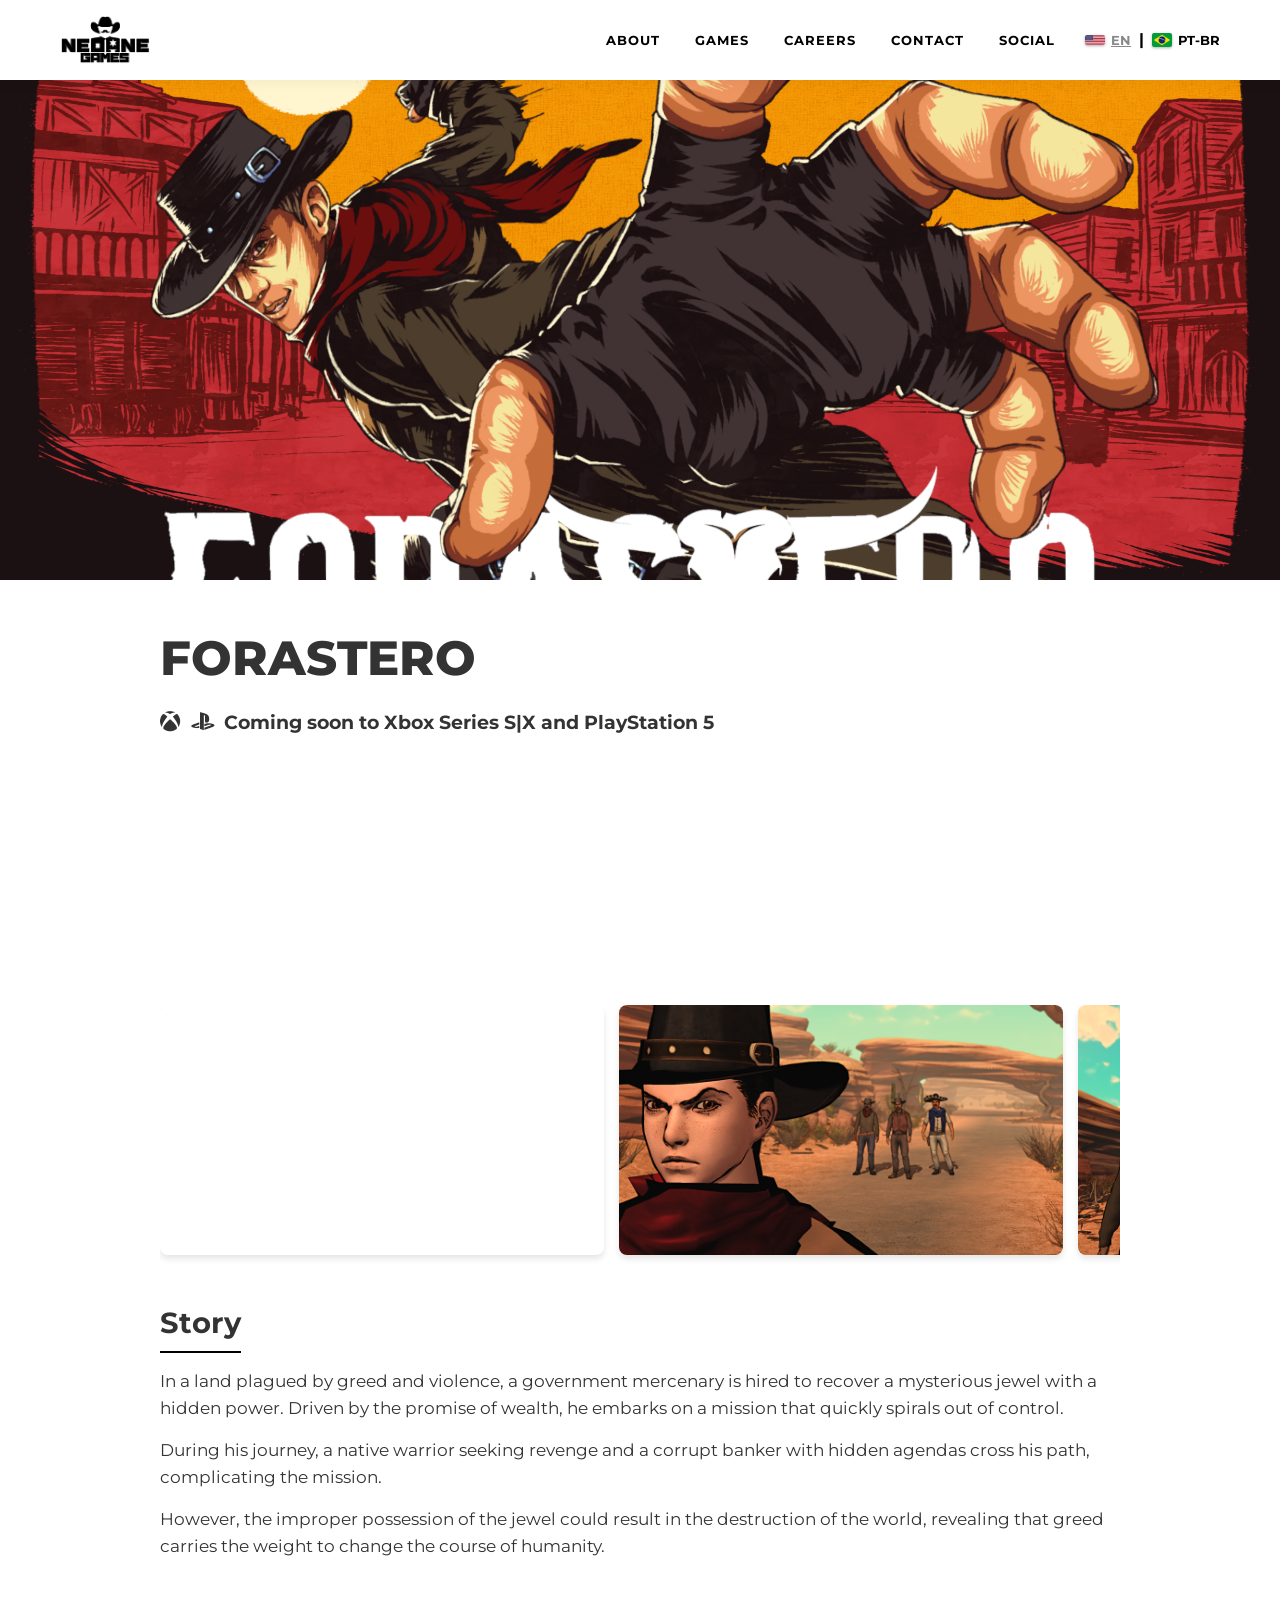
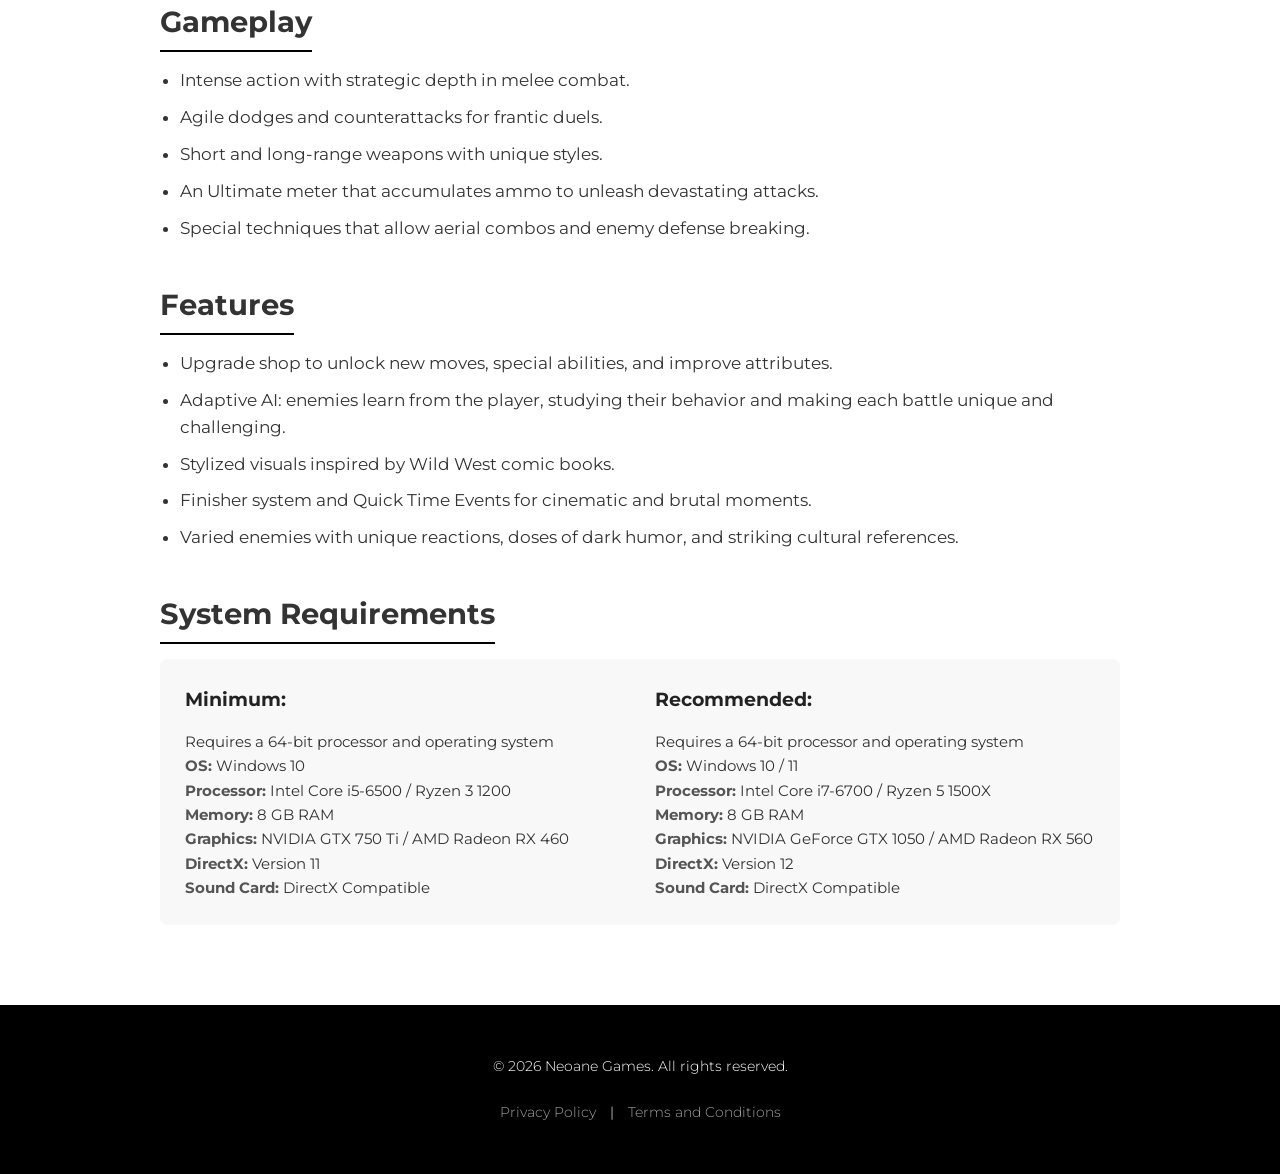
==== commit 0ae4e9c9: "neoanegames" ====
--- a/forastero.html
+++ b/forastero.html
@@ -195,10 +195,10 @@
                     <ul class="sys-req-list">
                         <li data-i18n="sys-req-os-64">Requires a 64-bit processor and operating system</li>
                         <li><strong data-i18n="sys-os">OS:</strong> Windows 10</li>
-                        <li><strong data-i18n="sys-proc">Processor:</strong> Intel Core i5-2500 / AMD FX-8320</li>
-                        <li><strong data-i18n="sys-mem">Memory:</strong> 6 GB RAM</li>
-                        <li><strong data-i18n="sys-gpu">Graphics:</strong> NVIDIA GeForce GTX 560 / AMD Radeon HD 6870</li>
-                        <li><strong>DirectX:</strong> <span data-i18n="sys-dx">Version 11</span></li>
+                        <li><strong data-i18n="sys-proc">Processor:</strong> Intel Core i5-6500 / Ryzen 3 1200</li>
+                        <li><strong data-i18n="sys-mem">Memory:</strong> 8 GB RAM</li>
+                        <li><strong data-i18n="sys-gpu">Graphics:</strong> NVIDIA GTX 750 Ti / AMD Radeon RX 460</li>
+                        <li><strong>DirectX:</strong> <span data-i18n="sys-dx-11">Version 11</span></li>
                         <li><strong data-i18n="sys-sound">Sound Card:</strong> DirectX Compatible</li>
                     </ul>
                 </div>
@@ -208,10 +208,10 @@
                     <ul class="sys-req-list">
                         <li data-i18n="sys-req-os-64">Requires a 64-bit processor and operating system</li>
                         <li><strong data-i18n="sys-os">OS:</strong> Windows 10 / 11</li>
-                        <li><strong data-i18n="sys-proc">Processor:</strong> Intel Core i5-4670 / AMD FX-9590</li>
+                        <li><strong data-i18n="sys-proc">Processor:</strong> Intel Core i7-6700 / Ryzen 5 1500X</li>
                         <li><strong data-i18n="sys-mem">Memory:</strong> 8 GB RAM</li>
-                        <li><strong data-i18n="sys-gpu">Graphics:</strong> NVIDIA GeForce GTX 660 / AMD Radeon HD 7870</li>
-                        <li><strong>DirectX:</strong> <span data-i18n="sys-dx">Version 11</span></li>
+                        <li><strong data-i18n="sys-gpu">Graphics:</strong> NVIDIA GeForce GTX 1050 / AMD Radeon RX 560</li>
+                        <li><strong>DirectX:</strong> <span data-i18n="sys-dx-12">Version 12</span></li>
                         <li><strong data-i18n="sys-sound">Sound Card:</strong> DirectX Compatible</li>
                     </ul>
                 </div>
@@ -257,7 +257,7 @@
                 "sys-min-title": "Minimum:",
                 "sys-rec-title": "Recommended:",
                 "sys-req-os-64": "Requires a 64-bit processor and operating system",
-                "sys-os": "OS:", "sys-proc": "Processor:", "sys-mem": "Memory:", "sys-gpu": "Graphics:", "sys-dx": "Version 11", "sys-sound": "Sound Card:",
+                "sys-os": "OS:", "sys-proc": "Processor:", "sys-mem": "Memory:", "sys-gpu": "Graphics:", "sys-dx-11": "Version 11", "sys-dx-12": "Version 12", "sys-sound": "Sound Card:",
                 "footer-text": "&copy; 2026 Neoane Games. All rights reserved.",
                 "footer-privacy": "Privacy Policy", "footer-terms": "Terms and Conditions"
             },
@@ -284,7 +284,7 @@
                 "sys-min-title": "Mínimos:",
                 "sys-rec-title": "Recomendados:",
                 "sys-req-os-64": "Requer um processador e sistema operacional de 64 bits",
-                "sys-os": "SO:", "sys-proc": "Processador:", "sys-mem": "Memória:", "sys-gpu": "Placa de vídeo:", "sys-dx": "Versão 11", "sys-sound": "Placa de som:",
+                "sys-os": "SO:", "sys-proc": "Processador:", "sys-mem": "Memória:", "sys-gpu": "Placa de vídeo:", "sys-dx-11": "Versão 11", "sys-dx-12": "Versão 12", "sys-sound": "Placa de som:",
                 "footer-text": "&copy; 2026 Neoane Games. Todos os direitos reservados.",
                 "footer-privacy": "Política de Privacidade", "footer-terms": "Termos e Condições"
             }
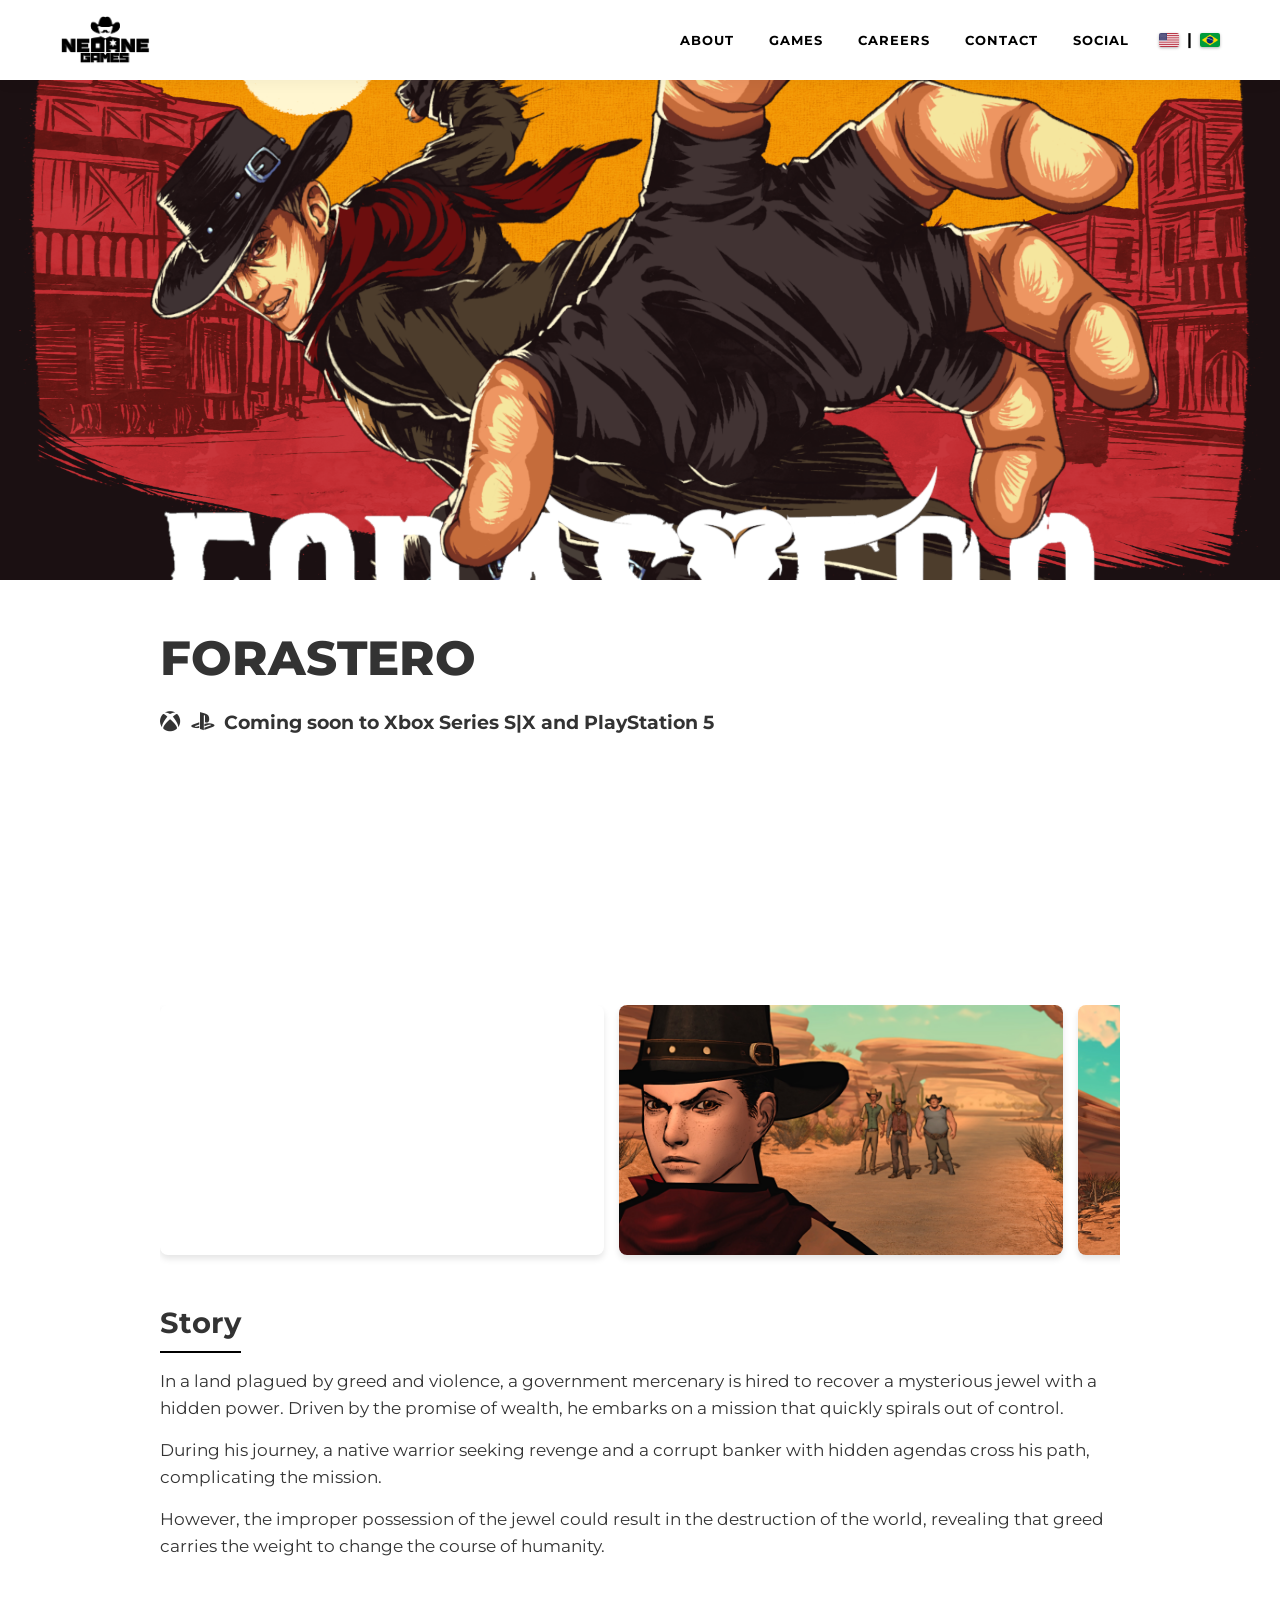
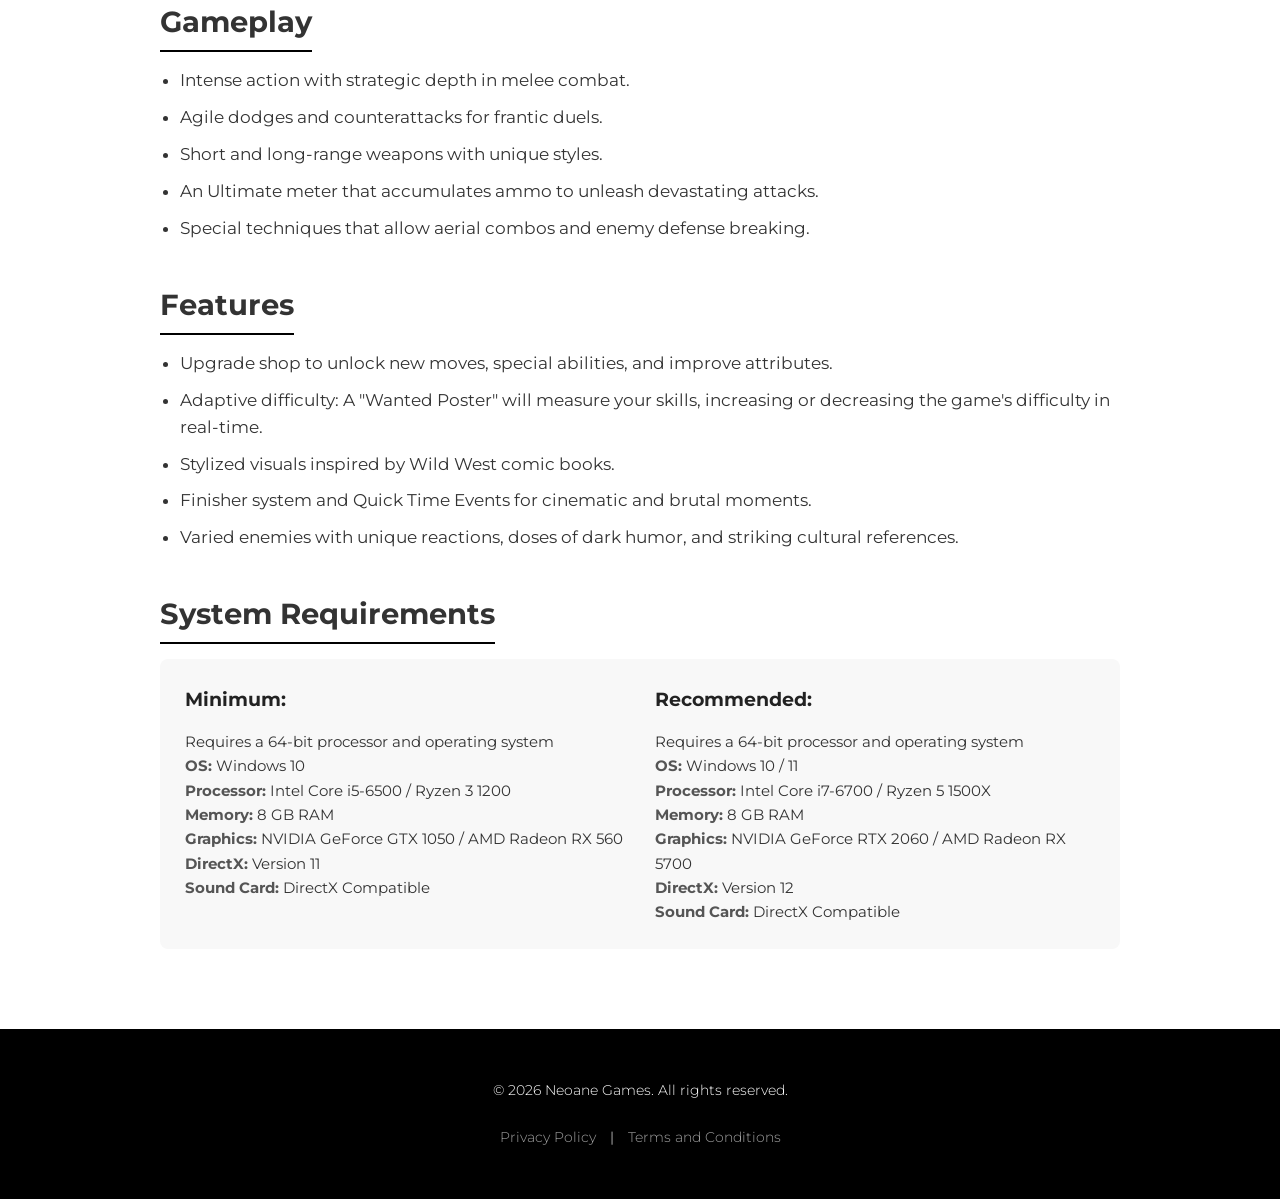
==== commit d07fdecd: "neoanegames.com" ====
--- a/forastero.html
+++ b/forastero.html
@@ -83,6 +83,22 @@
         .dropdown-content a:hover {
             background-color: #f8f8f8;
             color: #ff4d4d !important;
+        }
+
+        /* Ajuste Mobile para NavBar */
+        @media (max-width: 768px) {
+            .nav-links {
+                gap: 2px !important;
+                flex-wrap: wrap;
+                justify-content: center;
+            }
+            .nav-links a {
+                padding: 8px 5px !important;
+                font-size: 0.8rem !important;
+            }
+            .lang-switcher button {
+                padding: 2px !important;
+            }
         }
     </style>
 </head>
@@ -111,11 +127,11 @@
                 </ul>
                 <div class="lang-switcher">
                     <button id="btn-en" class="active" onclick="setLanguage('en')">
-                        <img src="assets/us.png" alt="English" class="flag-icon"> EN
+                        <img src="assets/us.png" alt="English" class="flag-icon">
                     </button>
                     <span>|</span>
                     <button id="btn-pt" onclick="setLanguage('pt')">
-                        <img src="assets/br.png" alt="Português" class="flag-icon"> PT-BR
+                        <img src="assets/br.png" alt="Português" class="flag-icon">
                     </button>
                 </div>
             </div>
@@ -150,7 +166,6 @@
             <img src="assets/PRINT02.jpg" alt="Forastero Screenshot 3">
             <img src="assets/PRINT03.jpg" alt="Forastero Screenshot 4">
             <img src="assets/PRINT04.jpg" alt="Forastero Screenshot 5">
-            <img src="assets/PRINT05.jpg" alt="Forastero Screenshot 6">
         </div>
 
         <!-- História -->
@@ -178,7 +193,7 @@
             <h2 data-i18n="forastero-features-title">Features</h2>
             <ul class="info-list">
                 <li data-i18n="forastero-feat-1">Upgrade shop to unlock new moves, special abilities, and improve attributes.</li>
-                <li data-i18n="forastero-feat-2">Adaptive AI: enemies learn from the player, studying their behavior and making each battle unique and challenging.</li>
+                <li data-i18n="forastero-feat-2">Adaptive difficulty: A "Wanted Poster" will measure your skills, increasing or decreasing the game's difficulty in real-time.</li>
                 <li data-i18n="forastero-feat-3">Stylized visuals inspired by Wild West comic books.</li>
                 <li data-i18n="forastero-feat-4">Finisher system and Quick Time Events for cinematic and brutal moments.</li>
                 <li data-i18n="forastero-feat-5">Varied enemies with unique reactions, doses of dark humor, and striking cultural references.</li>
@@ -197,7 +212,7 @@
                         <li><strong data-i18n="sys-os">OS:</strong> Windows 10</li>
                         <li><strong data-i18n="sys-proc">Processor:</strong> Intel Core i5-6500 / Ryzen 3 1200</li>
                         <li><strong data-i18n="sys-mem">Memory:</strong> 8 GB RAM</li>
-                        <li><strong data-i18n="sys-gpu">Graphics:</strong> NVIDIA GTX 750 Ti / AMD Radeon RX 460</li>
+                        <li><strong data-i18n="sys-gpu">Graphics:</strong> NVIDIA GeForce GTX 1050 / AMD Radeon RX 560</li>
                         <li><strong>DirectX:</strong> <span data-i18n="sys-dx-11">Version 11</span></li>
                         <li><strong data-i18n="sys-sound">Sound Card:</strong> DirectX Compatible</li>
                     </ul>
@@ -210,7 +225,7 @@
                         <li><strong data-i18n="sys-os">OS:</strong> Windows 10 / 11</li>
                         <li><strong data-i18n="sys-proc">Processor:</strong> Intel Core i7-6700 / Ryzen 5 1500X</li>
                         <li><strong data-i18n="sys-mem">Memory:</strong> 8 GB RAM</li>
-                        <li><strong data-i18n="sys-gpu">Graphics:</strong> NVIDIA GeForce GTX 1050 / AMD Radeon RX 560</li>
+                        <li><strong data-i18n="sys-gpu">Graphics:</strong> NVIDIA GeForce RTX 2060 / AMD Radeon RX 5700</li>
                         <li><strong>DirectX:</strong> <span data-i18n="sys-dx-12">Version 12</span></li>
                         <li><strong data-i18n="sys-sound">Sound Card:</strong> DirectX Compatible</li>
                     </ul>
@@ -249,7 +264,7 @@
                 "forastero-gp-5": "Special techniques that allow aerial combos and enemy defense breaking.",
                 "forastero-features-title": "Features",
                 "forastero-feat-1": "Upgrade shop to unlock new moves, special abilities, and improve attributes.",
-                "forastero-feat-2": "Adaptive AI: enemies learn from the player, studying their behavior and making each battle unique and challenging.",
+                "forastero-feat-2": "Adaptive difficulty: A \"Wanted Poster\" will measure your skills, increasing or decreasing the game's difficulty in real-time.",
                 "forastero-feat-3": "Stylized visuals inspired by Wild West comic books.",
                 "forastero-feat-4": "Finisher system and Quick Time Events for cinematic and brutal moments.",
                 "forastero-feat-5": "Varied enemies with unique reactions, doses of dark humor, and striking cultural references.",
@@ -276,7 +291,7 @@
                 "forastero-gp-5": "Técnicas especiais que permitem combos aéreos e quebra de defesas inimigas.",
                 "forastero-features-title": "Características",
                 "forastero-feat-1": "Loja de upgrades para desbloquear novos golpes, habilidades especiais e aprimorar atributos.",
-                "forastero-feat-2": "Inteligência artificial adaptável: inimigos aprendem com o jogador, estudando seu comportamento e tornando cada batalha única e desafiadora.",
+                "forastero-feat-2": "Dificuldade adaptável: Um \"Cartaz de Procurado\" medirá as suas habilidades, aumentando ou diminuindo a dificuldade do jogo em tempo real.",
                 "forastero-feat-3": "Visual estilizado inspirado em histórias em quadrinhos de velho oeste.",
                 "forastero-feat-4": "Sistema de finalizações e Quick Time Events para momentos cinematográficos e brutais.",
                 "forastero-feat-5": "Inimigos variados, com reações únicas, doses de humor ácido e referências culturais marcantes.",
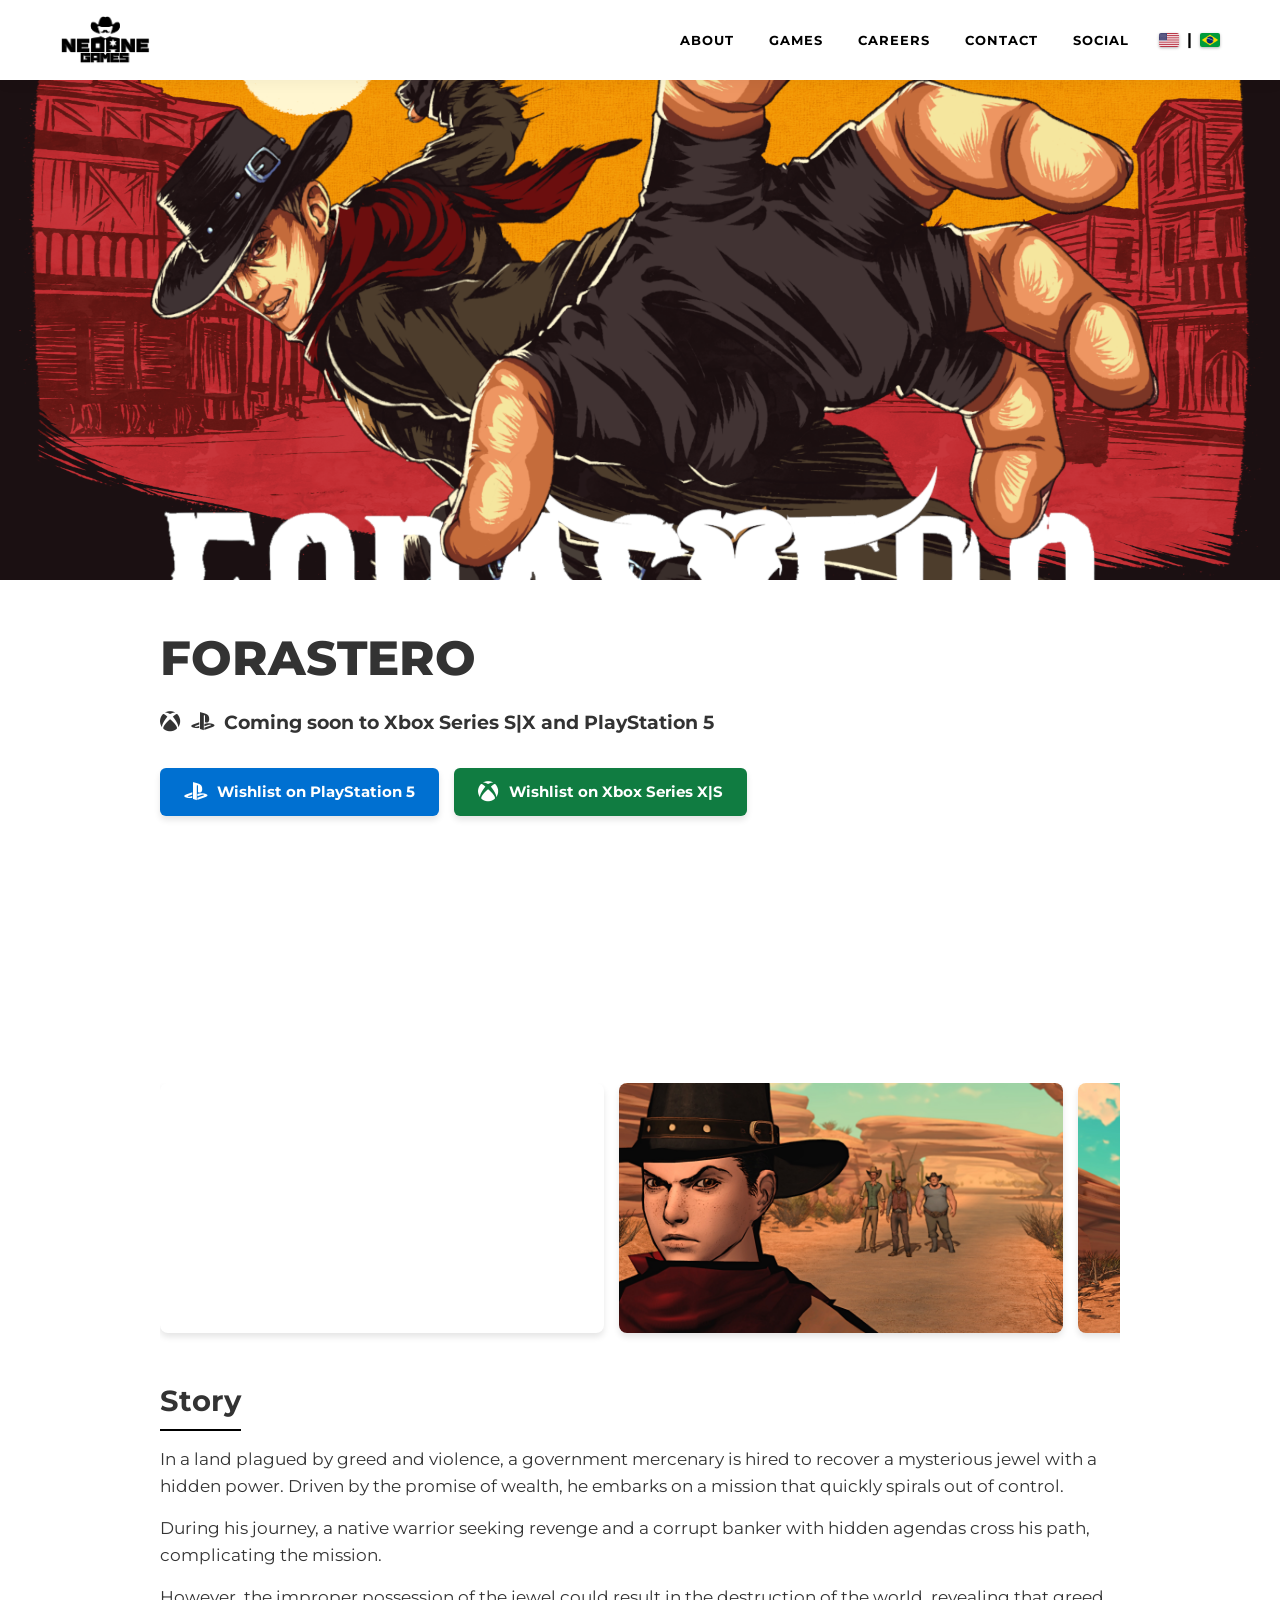
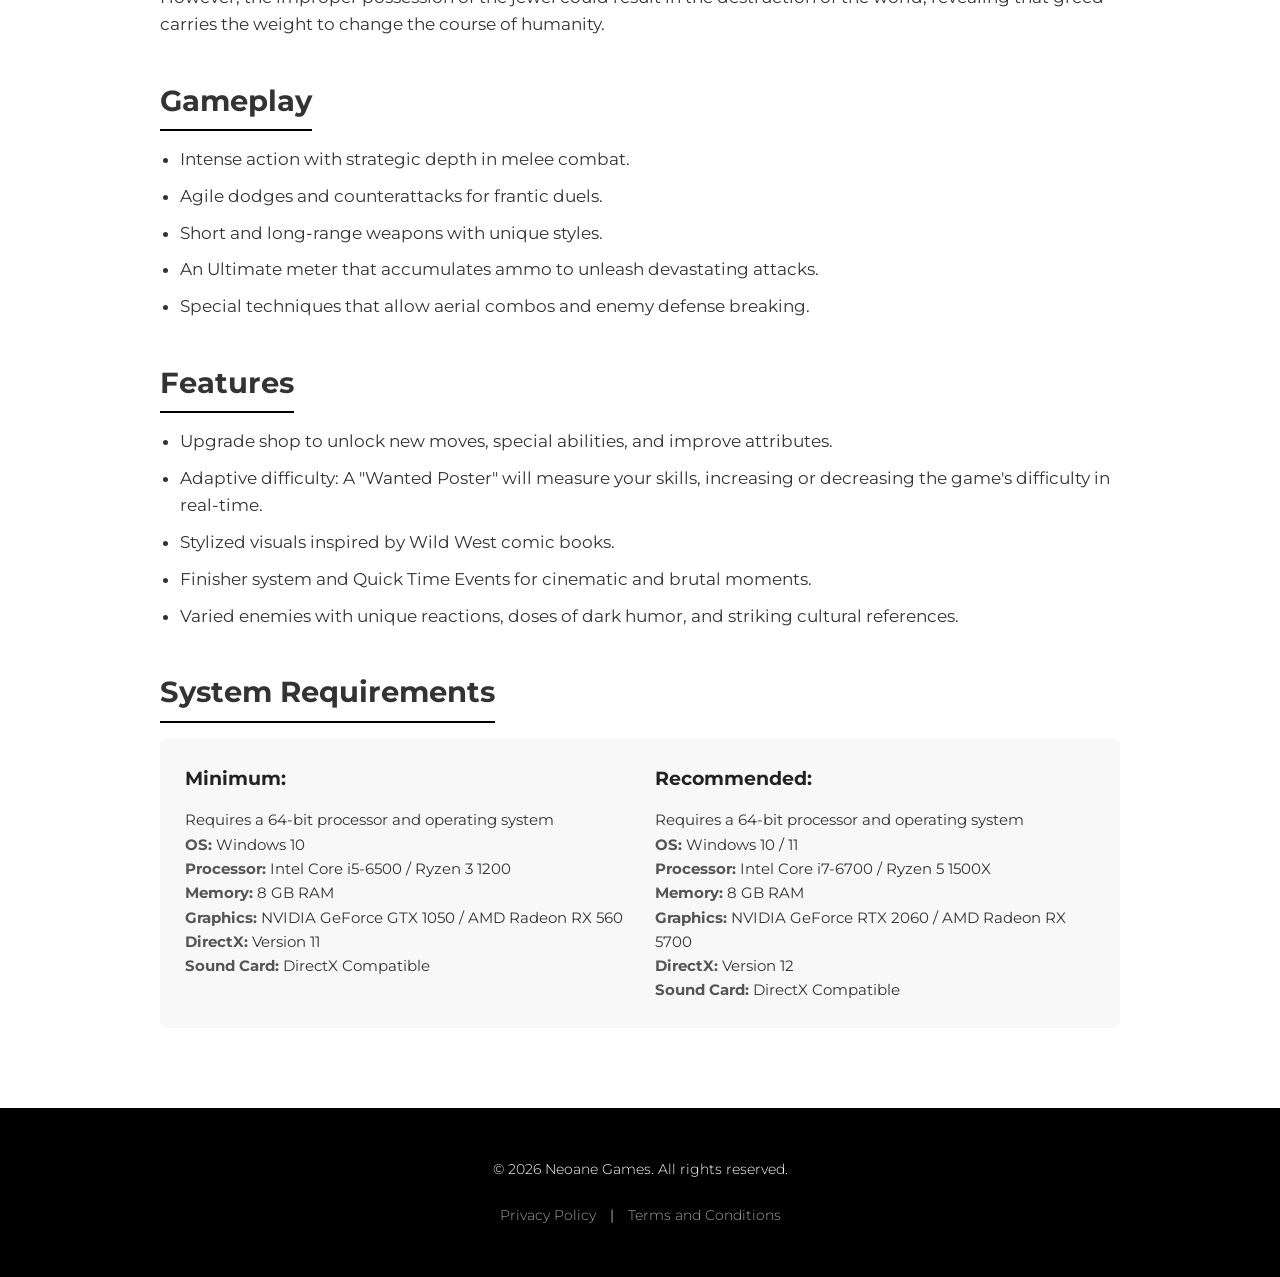
==== commit 62616583: "neoanegames.com" ====
--- a/forastero.html
+++ b/forastero.html
@@ -21,6 +21,32 @@
         .platforms-info { font-size: 1.2rem; margin-bottom: 30px; font-weight: 700; color: #333; }
         .platforms-info i { margin-right: 5px; font-size: 1.3rem; }
         
+        /* Botões de Wishlist */
+        .wishlist-container { display: flex; gap: 15px; flex-wrap: wrap; margin-bottom: 30px; }
+        .btn-wishlist {
+            display: inline-flex;
+            align-items: center;
+            gap: 10px;
+            padding: 12px 24px;
+            border-radius: 6px;
+            font-weight: 700;
+            font-size: 0.95rem;
+            text-decoration: none;
+            color: #ffffff;
+            transition: transform 0.2s ease, background-color 0.2s ease, box-shadow 0.2s ease;
+            box-shadow: 0 4px 6px rgba(0,0,0,0.1);
+        }
+        .btn-wishlist:hover {
+            transform: translateY(-2px);
+            box-shadow: 0 6px 12px rgba(0,0,0,0.15);
+            color: #ffffff;
+        }
+        .btn-wishlist i { font-size: 1.3rem; }
+        .btn-ps5 { background-color: #0070d1; }
+        .btn-ps5:hover { background-color: #005bb5; }
+        .btn-xbox { background-color: #107c41; }
+        .btn-xbox:hover { background-color: #0d6635; }
+
         /* Carousel de Screenshots e Vídeo */
         .screenshots-wrapper { display: flex; overflow-x: auto; gap: 15px; padding-bottom: 15px; margin: 30px 0; scroll-behavior: smooth; }
         .screenshots-wrapper::-webkit-scrollbar { height: 8px; }
@@ -149,6 +175,18 @@
             <span data-i18n="forastero-platforms">Coming soon to Xbox Series S|X and PlayStation 5</span>
         </p>
 
+        <!-- Botões de Wishlist -->
+        <div class="wishlist-container anim-fade-up">
+            <a href="https://store.playstation.com/concept/10020586/" target="_blank" rel="noopener noreferrer" class="btn-wishlist btn-ps5">
+                <i class="fa-brands fa-playstation"></i>
+                <span data-i18n="wishlist-ps5">Wishlist on PlayStation 5</span>
+            </a>
+            <a href="https://www.xbox.com/games/store/forastero/9pp8qhtxhj5j" target="_blank" rel="noopener noreferrer" class="btn-wishlist btn-xbox">
+                <i class="fa-brands fa-xbox"></i>
+                <span data-i18n="wishlist-xbox">Wishlist on Xbox Series X|S</span>
+            </a>
+        </div>
+
         <!-- Steam Widget -->
         <div class="anim-fade-up" style="margin-bottom: 40px;">
             <iframe src="https://store.steampowered.com/widget/2401280/" frameborder="0" width="646" height="190" style="max-width: 100%;"></iframe>
@@ -158,7 +196,7 @@
         <div class="screenshots-wrapper anim-fade-up">
             <!-- Trailer Gameplay -->
             <div class="video-item">
-                <iframe src="https://www.youtube.com/embed/Xkffc-DQlp8?si=KH-YjQclbkjNfA4j" title="YouTube video player" allow="accelerometer; autoplay; clipboard-write; encrypted-media; gyroscope; picture-in-picture; web-share" referrerpolicy="strict-origin-when-cross-origin" allowfullscreen></iframe>
+                <iframe width="560" height="315" src="https://www.youtube.com/embed/lAIC3s6nzfk?si=D3ajuHlnYJWxNMS2" title="YouTube video player" frameborder="0" allow="accelerometer; autoplay; clipboard-write; encrypted-media; gyroscope; picture-in-picture; web-share" referrerpolicy="strict-origin-when-cross-origin" allowfullscreen></iframe>
             </div>
             <!-- Imagens -->
             <img src="assets/PRINT00.jpg" alt="Forastero Screenshot 1">
@@ -252,6 +290,8 @@
             en: {
                 "nav-about": "About", "nav-games": "Games", "nav-careers": "Careers", "nav-contact": "Contact", "nav-social": "Social",
                 "forastero-platforms": "Coming soon to Xbox Series S|X and PlayStation 5",
+                "wishlist-ps5": "Wishlist on PlayStation 5",
+                "wishlist-xbox": "Wishlist on Xbox Series X|S",
                 "forastero-story-title": "Story",
                 "forastero-story-p1": "In a land plagued by greed and violence, a government mercenary is hired to recover a mysterious jewel with a hidden power. Driven by the promise of wealth, he embarks on a mission that quickly spirals out of control.",
                 "forastero-story-p2": "During his journey, a native warrior seeking revenge and a corrupt banker with hidden agendas cross his path, complicating the mission.",
@@ -279,6 +319,8 @@
             pt: {
                 "nav-about": "Sobre", "nav-games": "Jogos", "nav-careers": "Carreiras", "nav-contact": "Contato", "nav-social": "Social",
                 "forastero-platforms": "Em breve para Xbox Series S|X e PlayStation 5",
+                "wishlist-ps5": "Adicionar à Lista de Desejos (PS5)",
+                "wishlist-xbox": "Adicionar à Lista de Desejos (Xbox)",
                 "forastero-story-title": "História",
                 "forastero-story-p1": "Em um país assolado pela ganância e pela violência, um mercenário a serviço do governo é contratado para recuperar uma joia misteriosa com um poder oculto. Movido pela promessa de riqueza, ele embarca em uma missão que rapidamente foge do controle.",
                 "forastero-story-p2": "Durante sua jornada, uma guerreira nativa em busca de vingança e um banqueiro corrupto com interesses ocultos cruzam seu caminho, complicando a missão.",
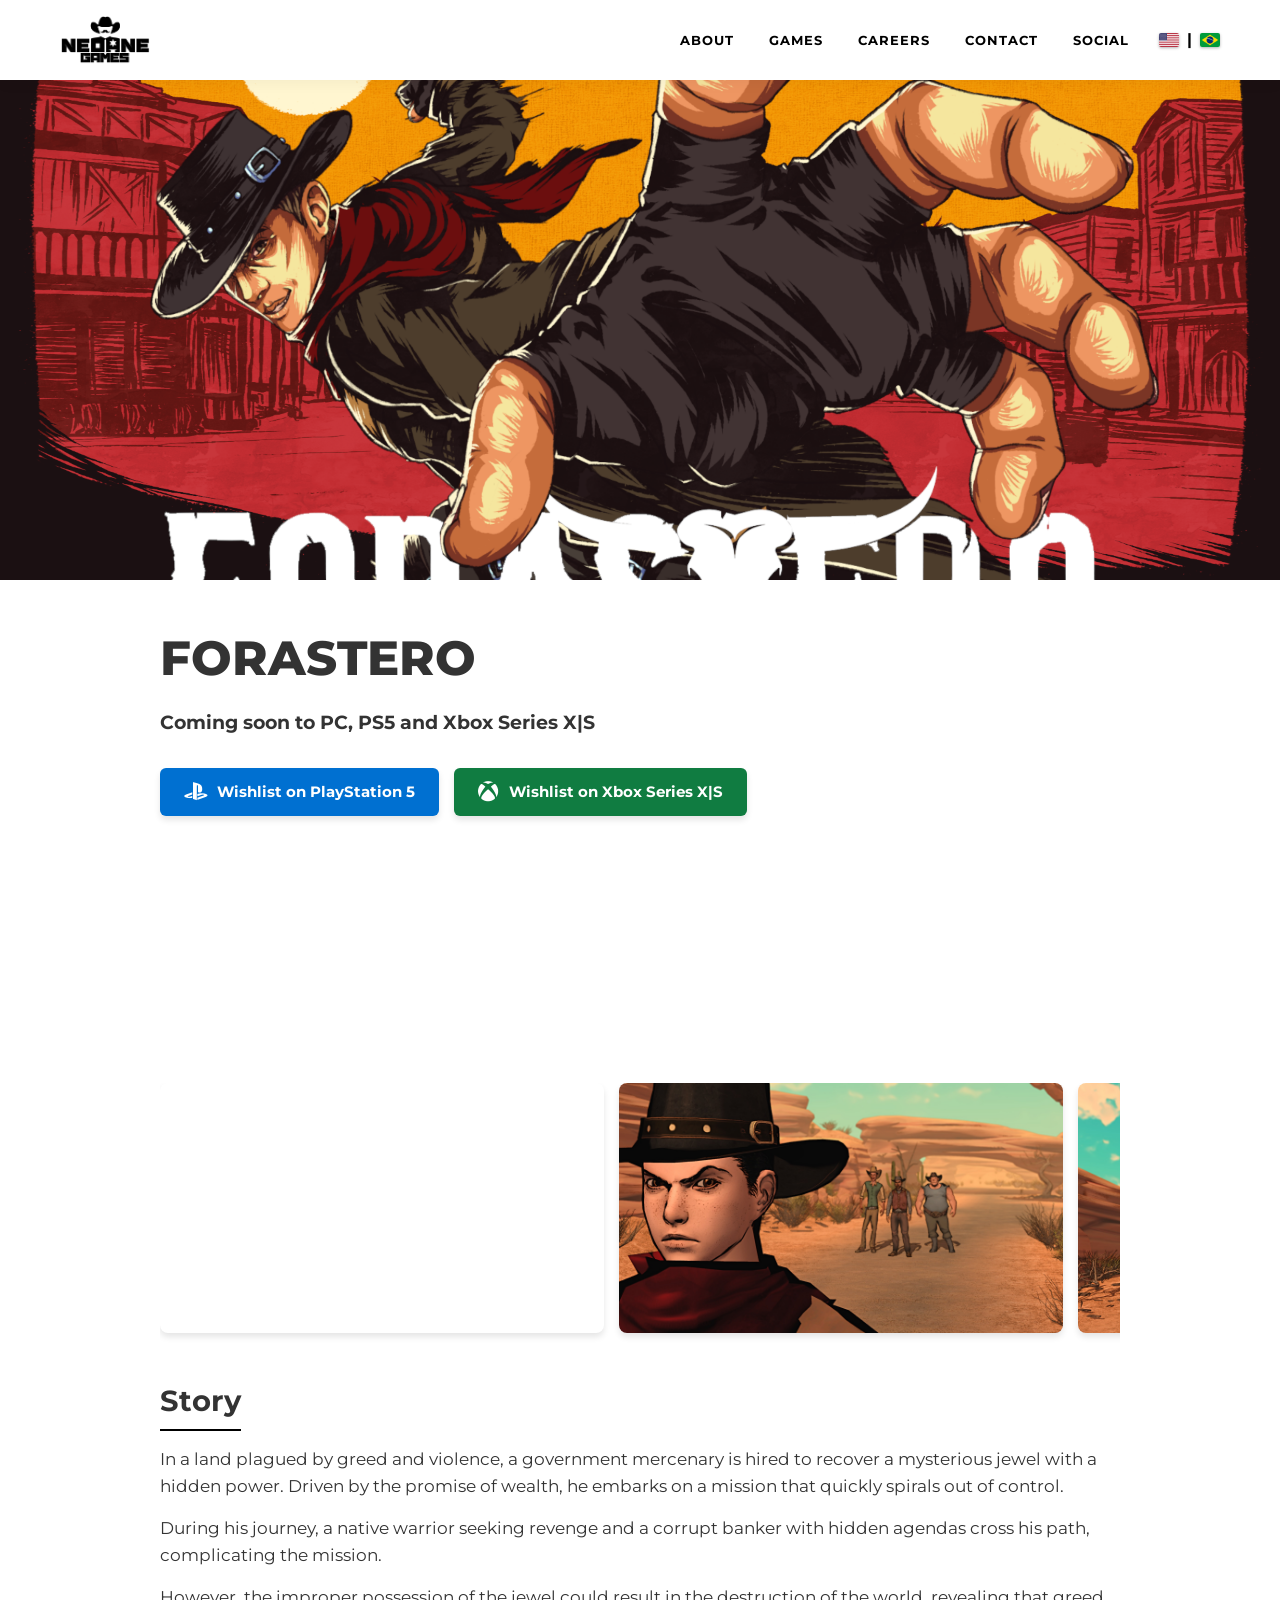
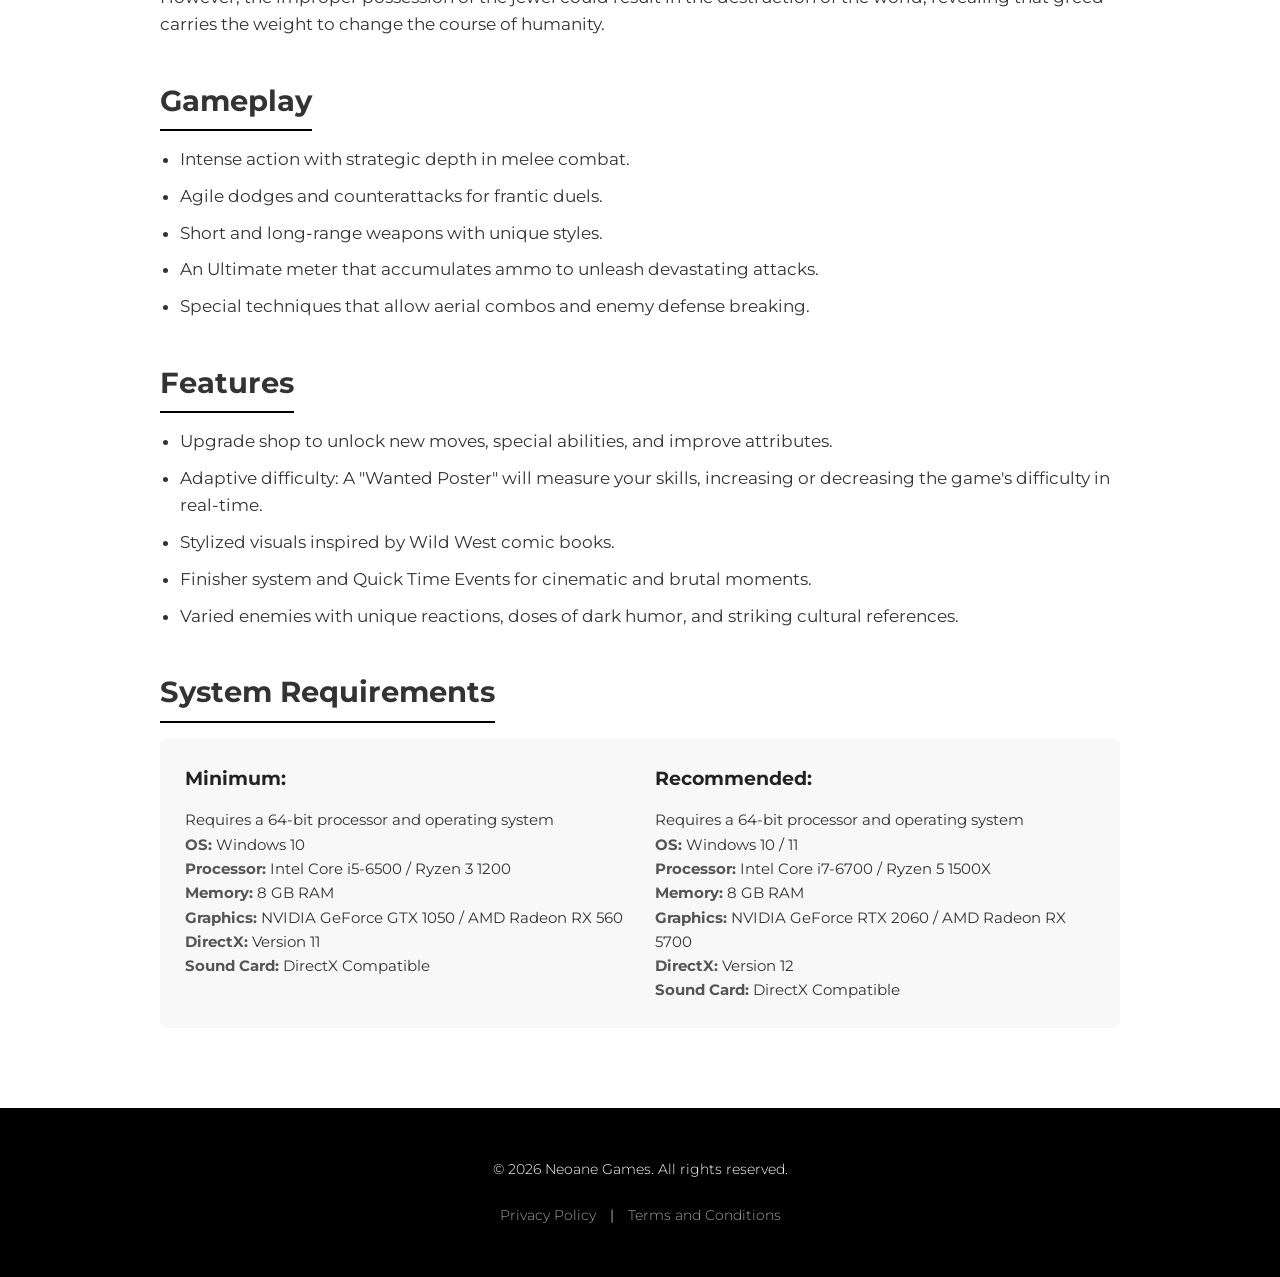
==== commit 69e1a130: "neoanegames.com" ====
--- a/forastero.html
+++ b/forastero.html
@@ -171,8 +171,7 @@
         <h1 class="game-title anim-fade-up">Forastero</h1>
         
         <p class="platforms-info anim-fade-up">
-            <i class="fa-brands fa-xbox"></i> <i class="fa-brands fa-playstation"></i> 
-            <span data-i18n="forastero-platforms">Coming soon to Xbox Series S|X and PlayStation 5</span>
+            <span data-i18n="forastero-platforms">Coming soon to PC, PS5 and Xbox Series X|S</span>
         </p>
 
         <!-- Botões de Wishlist -->
@@ -289,7 +288,7 @@
         const translations = {
             en: {
                 "nav-about": "About", "nav-games": "Games", "nav-careers": "Careers", "nav-contact": "Contact", "nav-social": "Social",
-                "forastero-platforms": "Coming soon to Xbox Series S|X and PlayStation 5",
+                "forastero-platforms": "Coming soon to PC, PS5 and Xbox Series X|S",
                 "wishlist-ps5": "Wishlist on PlayStation 5",
                 "wishlist-xbox": "Wishlist on Xbox Series X|S",
                 "forastero-story-title": "Story",
@@ -318,7 +317,7 @@
             },
             pt: {
                 "nav-about": "Sobre", "nav-games": "Jogos", "nav-careers": "Carreiras", "nav-contact": "Contato", "nav-social": "Social",
-                "forastero-platforms": "Em breve para Xbox Series S|X e PlayStation 5",
+                "forastero-platforms": "Em breve para PC, PS5 e Xbox Series X|S",
                 "wishlist-ps5": "Adicionar à Lista de Desejos (PS5)",
                 "wishlist-xbox": "Adicionar à Lista de Desejos (Xbox)",
                 "forastero-story-title": "História",
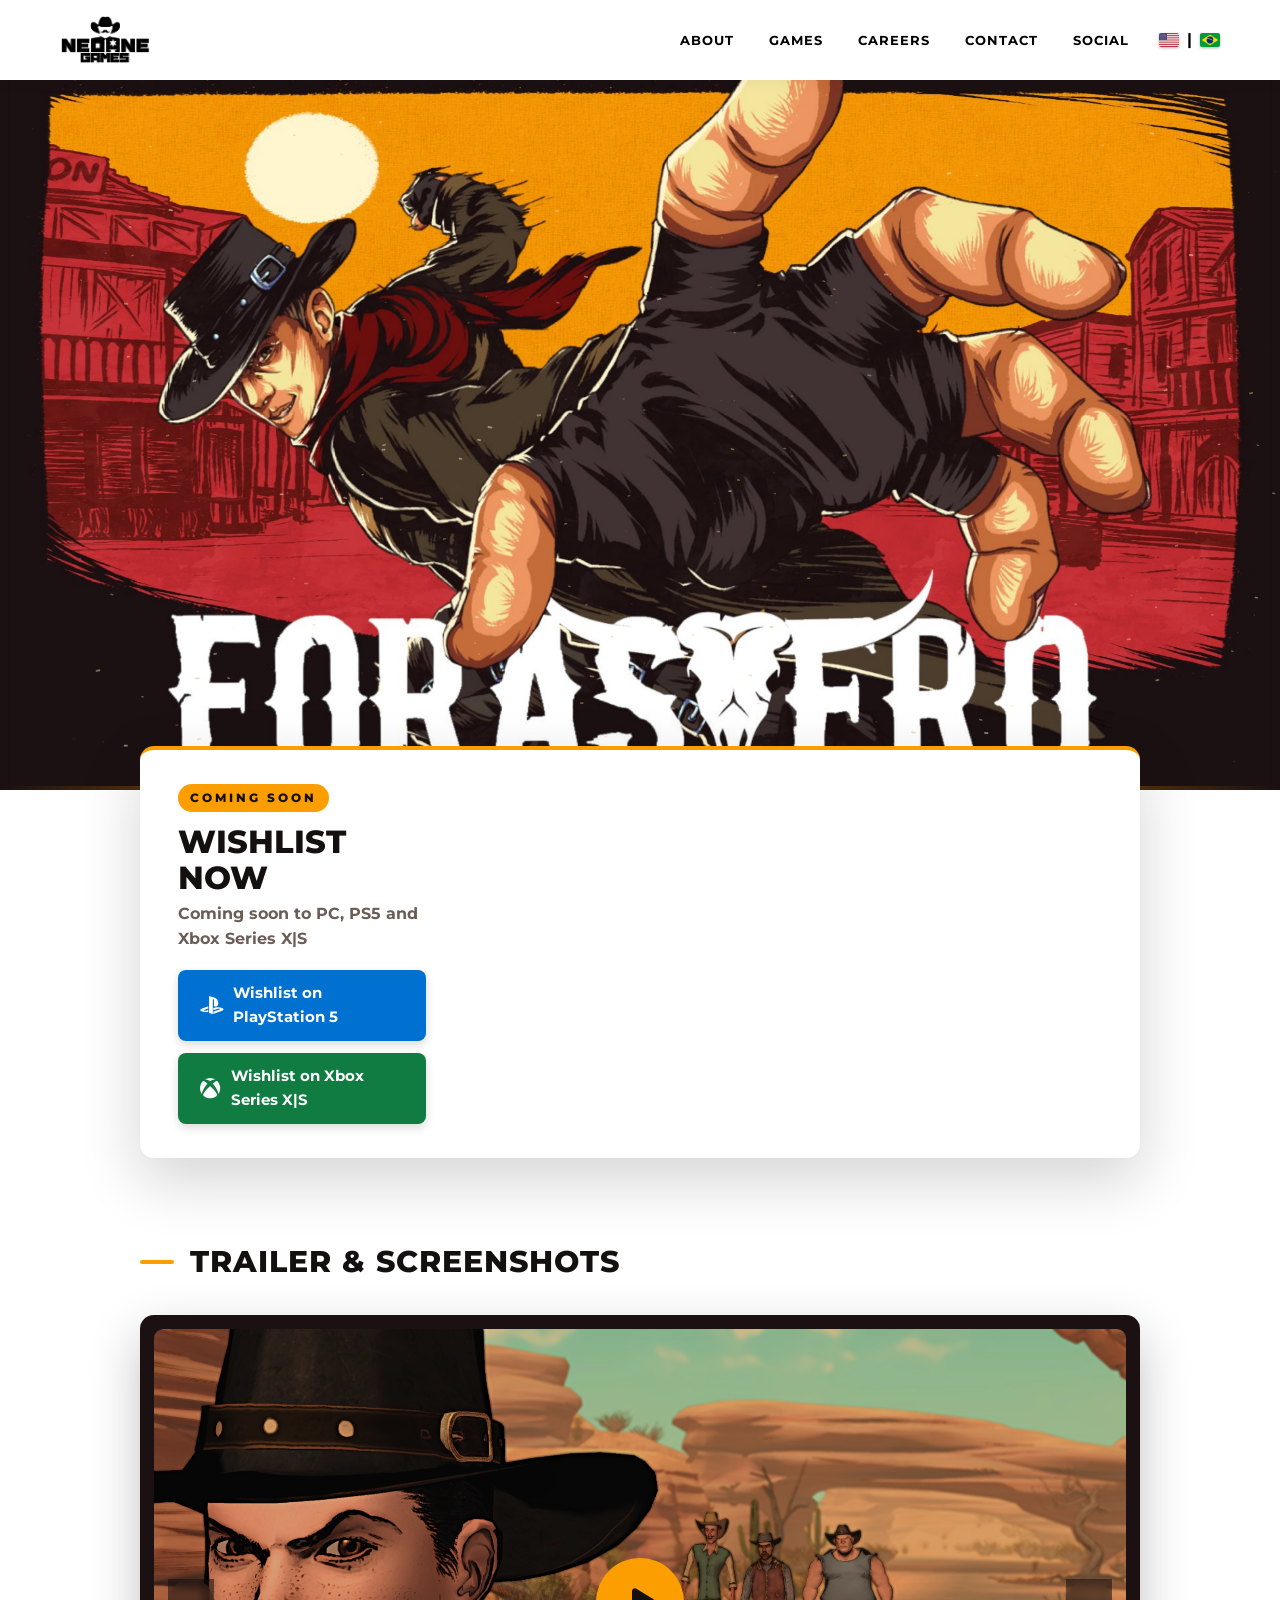
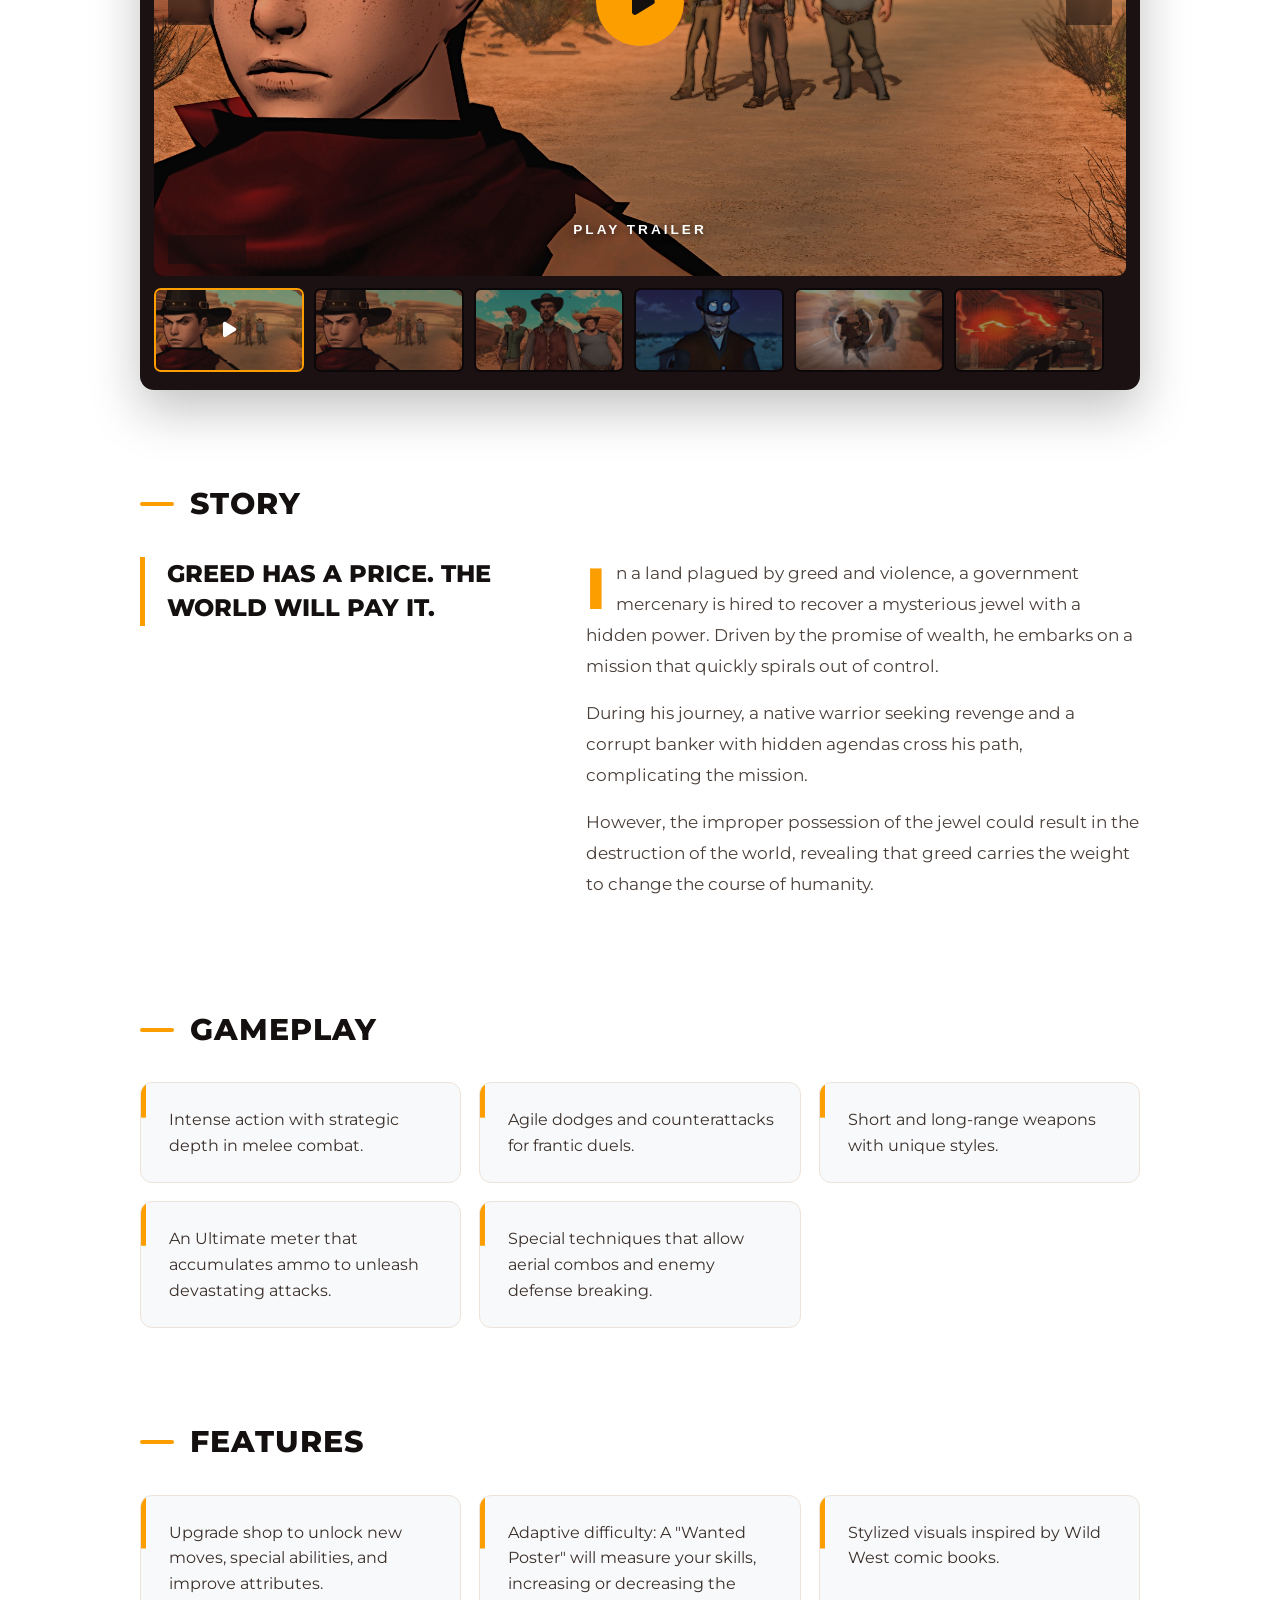
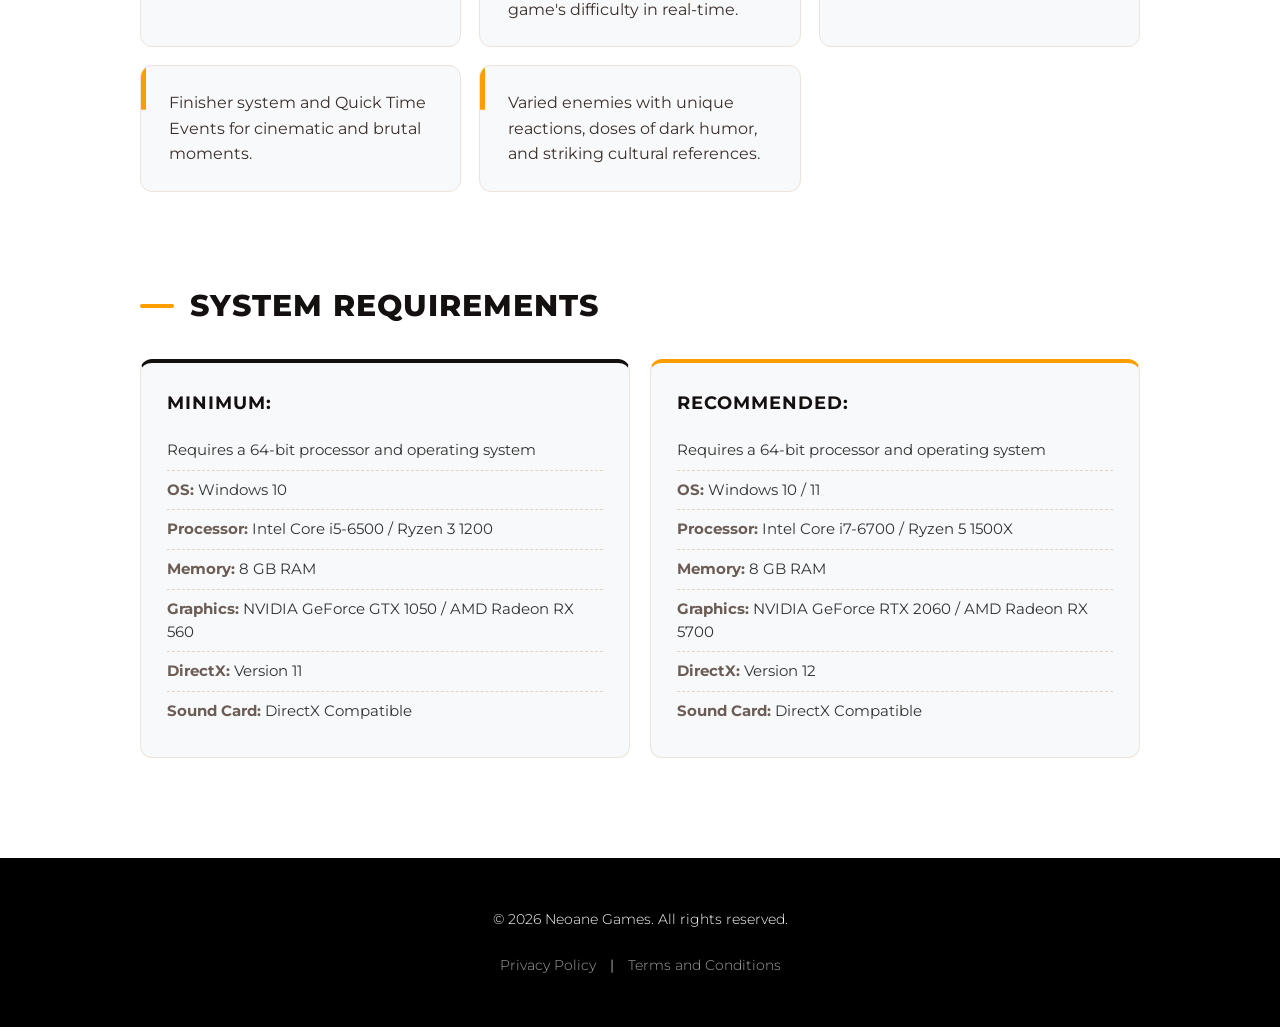
==== commit 1df33bc0: "neoanegames.com" ====
--- a/forastero.html
+++ b/forastero.html
@@ -6,70 +6,15 @@
     <title>Forastero | Neoane Games</title>
     <link rel="icon" type="image/png" href="assets/favicon.png">
     <link rel="stylesheet" href="css/style.css">
+    <link rel="stylesheet" href="css/forastero.css">
     <link rel="stylesheet" href="https://cdnjs.cloudflare.com/ajax/libs/font-awesome/6.5.2/css/all.min.css">
     <link href="https://fonts.googleapis.com/css2?family=Montserrat:wght@300;400;700;800&display=swap" rel="stylesheet">
     <style>
+
         .lang-switcher button { display: inline-flex; align-items: center; gap: 6px; }
         .flag-icon { width: 20px; height: auto; border-radius: 2px; box-shadow: 0 1px 3px rgba(0,0,0,0.3); }
         .footer-link { color: #a0a0a0; text-decoration: none; transition: color 0.3s ease; margin: 0 10px; font-size: 0.9rem; }
         .footer-link:hover { color: #ffffff; text-decoration: underline; }
-        
-        .game-header { width: 100%; max-height: 500px; object-fit: cover; display: block; margin-top: 80px; }
-        
-        .game-content { max-width: 1000px; margin: 0 auto; padding: 40px 20px; }
-        .game-title { font-size: 3rem; font-weight: 800; margin-bottom: 10px; text-transform: uppercase; }
-        .platforms-info { font-size: 1.2rem; margin-bottom: 30px; font-weight: 700; color: #333; }
-        .platforms-info i { margin-right: 5px; font-size: 1.3rem; }
-        
-        /* Botões de Wishlist */
-        .wishlist-container { display: flex; gap: 15px; flex-wrap: wrap; margin-bottom: 30px; }
-        .btn-wishlist {
-            display: inline-flex;
-            align-items: center;
-            gap: 10px;
-            padding: 12px 24px;
-            border-radius: 6px;
-            font-weight: 700;
-            font-size: 0.95rem;
-            text-decoration: none;
-            color: #ffffff;
-            transition: transform 0.2s ease, background-color 0.2s ease, box-shadow 0.2s ease;
-            box-shadow: 0 4px 6px rgba(0,0,0,0.1);
-        }
-        .btn-wishlist:hover {
-            transform: translateY(-2px);
-            box-shadow: 0 6px 12px rgba(0,0,0,0.15);
-            color: #ffffff;
-        }
-        .btn-wishlist i { font-size: 1.3rem; }
-        .btn-ps5 { background-color: #0070d1; }
-        .btn-ps5:hover { background-color: #005bb5; }
-        .btn-xbox { background-color: #107c41; }
-        .btn-xbox:hover { background-color: #0d6635; }
-
-        /* Carousel de Screenshots e Vídeo */
-        .screenshots-wrapper { display: flex; overflow-x: auto; gap: 15px; padding-bottom: 15px; margin: 30px 0; scroll-behavior: smooth; }
-        .screenshots-wrapper::-webkit-scrollbar { height: 8px; }
-        .screenshots-wrapper::-webkit-scrollbar-track { background: #f1f1f1; border-radius: 4px; }
-        .screenshots-wrapper::-webkit-scrollbar-thumb { background: #888; border-radius: 4px; }
-        .screenshots-wrapper img { height: 250px; border-radius: 8px; object-fit: cover; flex-shrink: 0; box-shadow: 0 4px 6px rgba(0,0,0,0.1); }
-        
-        /* Item de Vídeo no Carousel */
-        .screenshots-wrapper .video-item { height: 250px; width: 444px; flex-shrink: 0; border-radius: 8px; overflow: hidden; box-shadow: 0 4px 6px rgba(0,0,0,0.1); }
-        .screenshots-wrapper .video-item iframe { width: 100%; height: 100%; border: none; }
-        
-        .info-section { margin-bottom: 40px; }
-        .info-section h2 { font-size: 1.8rem; margin-bottom: 15px; border-bottom: 2px solid #000; display: inline-block; padding-bottom: 5px; }
-        .info-section p { line-height: 1.6; margin-bottom: 15px; font-size: 1.05rem; }
-        .info-list { list-style-type: disc; padding-left: 20px; line-height: 1.6; font-size: 1.05rem; }
-        .info-list li { margin-bottom: 10px; }
-        
-        /* Requisitos de Sistema */
-        .sys-req-grid { display: grid; grid-template-columns: 1fr 1fr; gap: 30px; background-color: #f8f8f8; padding: 25px; border-radius: 8px; }
-        @media (max-width: 768px) { .sys-req-grid { grid-template-columns: 1fr; } }
-        .sys-req-col h3 { font-size: 1.2rem; margin-bottom: 15px; color: #222; }
-        .sys-req-list { list-style: none; padding: 0; font-size: 0.95rem; line-height: 1.6; }
-        .sys-req-list li strong { color: #555; }
 
         /* Animação e Estilo da "Gaveta" (Dropdown) */
         .dropdown {
@@ -108,7 +53,7 @@
         }
         .dropdown-content a:hover {
             background-color: #f8f8f8;
-            color: #ff4d4d !important;
+            color: #FD9E00 !important;
         }
 
         /* Ajuste Mobile para NavBar */
@@ -138,7 +83,7 @@
             <div class="nav-right">
                 <ul class="nav-links">
                     <li><a href="main#about" data-i18n="nav-about">About</a></li>
-                    
+
                     <!-- Item de Jogos com o Dropdown -->
                     <li class="dropdown">
                         <a href="main#games" data-i18n="nav-games">Games</a>
@@ -164,84 +109,135 @@
         </div>
     </nav>
 
-    <!-- Capa do Jogo -->
-    <img src="assets/CoverImage2.jpg" alt="Forastero Banner" class="game-header anim-fade-up">
-
-    <div class="game-content">
-        <h1 class="game-title anim-fade-up">Forastero</h1>
-        
-        <p class="platforms-info anim-fade-up">
-            <span data-i18n="forastero-platforms">Coming soon to PC, PS5 and Xbox Series X|S</span>
-        </p>
-
-        <!-- Botões de Wishlist -->
-        <div class="wishlist-container anim-fade-up">
-            <a href="https://store.playstation.com/concept/10020586/" target="_blank" rel="noopener noreferrer" class="btn-wishlist btn-ps5">
-                <i class="fa-brands fa-playstation"></i>
-                <span data-i18n="wishlist-ps5">Wishlist on PlayStation 5</span>
-            </a>
-            <a href="https://www.xbox.com/games/store/forastero/9pp8qhtxhj5j" target="_blank" rel="noopener noreferrer" class="btn-wishlist btn-xbox">
-                <i class="fa-brands fa-xbox"></i>
-                <span data-i18n="wishlist-xbox">Wishlist on Xbox Series X|S</span>
-            </a>
-        </div>
-
-        <!-- Steam Widget -->
-        <div class="anim-fade-up" style="margin-bottom: 40px;">
-            <iframe src="https://store.steampowered.com/widget/2401280/" frameborder="0" width="646" height="190" style="max-width: 100%;"></iframe>
-        </div>
-
-        <!-- Screenshots e Trailer -->
-        <div class="screenshots-wrapper anim-fade-up">
-            <!-- Trailer Gameplay -->
-            <div class="video-item">
-                <iframe width="560" height="315" src="https://www.youtube.com/embed/lAIC3s6nzfk?si=D3ajuHlnYJWxNMS2" title="YouTube video player" frameborder="0" allow="accelerometer; autoplay; clipboard-write; encrypted-media; gyroscope; picture-in-picture; web-share" referrerpolicy="strict-origin-when-cross-origin" allowfullscreen></iframe>
-            </div>
-            <!-- Imagens -->
-            <img src="assets/PRINT00.jpg" alt="Forastero Screenshot 1">
-            <img src="assets/PRINT01.jpg" alt="Forastero Screenshot 2">
-            <img src="assets/PRINT02.jpg" alt="Forastero Screenshot 3">
-            <img src="assets/PRINT03.jpg" alt="Forastero Screenshot 4">
-            <img src="assets/PRINT04.jpg" alt="Forastero Screenshot 5">
-        </div>
-
-        <!-- História -->
-        <div class="info-section anim-fade-up">
-            <h2 data-i18n="forastero-story-title">Story</h2>
-            <p data-i18n="forastero-story-p1">In a land plagued by greed and violence, a government mercenary is hired to recover a mysterious jewel with a hidden power. Driven by the promise of wealth, he embarks on a mission that quickly spirals out of control.</p>
-            <p data-i18n="forastero-story-p2">During his journey, a native warrior seeking revenge and a corrupt banker with hidden agendas cross his path, complicating the mission.</p>
-            <p data-i18n="forastero-story-p3">However, the improper possession of the jewel could result in the destruction of the world, revealing that greed carries the weight to change the course of humanity.</p>
-        </div>
-
-        <!-- Jogabilidade -->
-        <div class="info-section anim-fade-up">
-            <h2 data-i18n="forastero-gameplay-title">Gameplay</h2>
-            <ul class="info-list">
-                <li data-i18n="forastero-gp-1">Intense action with strategic depth in melee combat.</li>
-                <li data-i18n="forastero-gp-2">Agile dodges and counterattacks for frantic duels.</li>
-                <li data-i18n="forastero-gp-3">Short and long-range weapons with unique styles.</li>
-                <li data-i18n="forastero-gp-4">An Ultimate meter that accumulates ammo to unleash devastating attacks.</li>
-                <li data-i18n="forastero-gp-5">Special techniques that allow aerial combos and enemy defense breaking.</li>
-            </ul>
-        </div>
-
-        <!-- Características -->
-        <div class="info-section anim-fade-up">
-            <h2 data-i18n="forastero-features-title">Features</h2>
-            <ul class="info-list">
-                <li data-i18n="forastero-feat-1">Upgrade shop to unlock new moves, special abilities, and improve attributes.</li>
-                <li data-i18n="forastero-feat-2">Adaptive difficulty: A "Wanted Poster" will measure your skills, increasing or decreasing the game's difficulty in real-time.</li>
-                <li data-i18n="forastero-feat-3">Stylized visuals inspired by Wild West comic books.</li>
-                <li data-i18n="forastero-feat-4">Finisher system and Quick Time Events for cinematic and brutal moments.</li>
-                <li data-i18n="forastero-feat-5">Varied enemies with unique reactions, doses of dark humor, and striking cultural references.</li>
-            </ul>
-        </div>
-
-        <!-- Requisitos de Sistema -->
-        <div class="info-section anim-fade-up">
-            <h2 data-i18n="forastero-sys-title">System Requirements</h2>
-            <div class="sys-req-grid">
-                <!-- Mínimos -->
+    <!-- Capa do jogo com areia ao vento -->
+    <header class="fx-hero">
+        <img class="fx-cover" src="assets/CoverImage2-opt.jpg" alt="Forastero Banner">
+        <canvas class="sand-canvas" data-sand="0.8" data-tone="dark" aria-hidden="true"></canvas>
+    </header>
+
+    <!-- Cartão de wishlist -->
+    <section class="get-section">
+        <div class="get-card anim-fade-up">
+            <div>
+                <span class="badge-soon" data-i18n="forastero-badge">Coming soon</span>
+                <h1 data-i18n="forastero-get-title">Wishlist now</h1>
+                <p class="platforms-info"><span data-i18n="forastero-platforms">Coming soon to PC, PS5 and Xbox Series X|S</span></p>
+                <div class="wishlist-container">
+                    <a href="https://store.playstation.com/concept/10020586/" target="_blank" rel="noopener noreferrer" class="btn-wishlist btn-ps5">
+                        <i class="fa-brands fa-playstation"></i>
+                        <span data-i18n="wishlist-ps5">Wishlist on PlayStation 5</span>
+                    </a>
+                    <a href="https://www.xbox.com/games/store/forastero/9pp8qhtxhj5j" target="_blank" rel="noopener noreferrer" class="btn-wishlist btn-xbox">
+                        <i class="fa-brands fa-xbox"></i>
+                        <span data-i18n="wishlist-xbox">Wishlist on Xbox Series X|S</span>
+                    </a>
+                </div>
+            </div>
+            <div class="get-steam">
+                <iframe src="https://store.steampowered.com/widget/2401280/" frameborder="0" width="646" height="190" title="Steam"></iframe>
+            </div>
+        </div>
+    </section>
+
+    <!-- Trailer e screenshots -->
+    <section class="fx-section">
+        <div class="fx-wrap">
+            <h2 class="fx-heading anim-fade-up" data-i18n="forastero-media-title">Trailer &amp; Screenshots</h2>
+
+            <div class="media-gallery anim-fade-up" id="media-gallery">
+                <div class="media-stage">
+                    <div class="stage-view"></div>
+                    <button class="stage-nav stage-prev" type="button" aria-label="Previous"><i class="fa-solid fa-chevron-left"></i></button>
+                    <button class="stage-nav stage-next" type="button" aria-label="Next"><i class="fa-solid fa-chevron-right"></i></button>
+                    <button class="stage-full" type="button" aria-label="Fullscreen"><i class="fa-solid fa-expand"></i></button>
+                    <span class="stage-counter">01 / 06</span>
+                </div>
+                <div class="media-thumbs">
+                    <button class="thumb" type="button" data-type="video"
+                            data-src="https://www.youtube.com/embed/lAIC3s6nzfk?autoplay=1&amp;rel=0&amp;modestbranding=1"
+                            data-poster="https://i.ytimg.com/vi/lAIC3s6nzfk/maxresdefault.jpg"
+                            data-alt="Forastero Trailer">
+                        <img src="assets/thumbs/PRINT00.jpg" alt="Forastero Trailer" loading="lazy">
+                        <span class="thumb-play"><i class="fa-solid fa-play"></i></span>
+                    </button>
+                    <button class="thumb" type="button" data-type="image" data-src="assets/PRINT00.jpg" data-alt="Forastero Screenshot 1"><img src="assets/thumbs/PRINT00.jpg" alt="Forastero Screenshot 1" loading="lazy"></button>
+                    <button class="thumb" type="button" data-type="image" data-src="assets/PRINT01.jpg" data-alt="Forastero Screenshot 2"><img src="assets/thumbs/PRINT01.jpg" alt="Forastero Screenshot 2" loading="lazy"></button>
+                    <button class="thumb" type="button" data-type="image" data-src="assets/PRINT02.jpg" data-alt="Forastero Screenshot 3"><img src="assets/thumbs/PRINT02.jpg" alt="Forastero Screenshot 3" loading="lazy"></button>
+                    <button class="thumb" type="button" data-type="image" data-src="assets/PRINT03.jpg" data-alt="Forastero Screenshot 4"><img src="assets/thumbs/PRINT03.jpg" alt="Forastero Screenshot 4" loading="lazy"></button>
+                    <button class="thumb" type="button" data-type="image" data-src="assets/PRINT04.jpg" data-alt="Forastero Screenshot 5"><img src="assets/thumbs/PRINT04.jpg" alt="Forastero Screenshot 5" loading="lazy"></button>
+                </div>
+            </div>
+        </div>
+    </section>
+
+    <!-- História -->
+    <section class="fx-section">
+        <div class="fx-wrap">
+            <h2 class="fx-heading anim-fade-up" data-i18n="forastero-story-title">Story</h2>
+            <div class="story-grid">
+                <p class="story-lead anim-fade-up" data-i18n="forastero-story-lead">Greed has a price. The world will pay it.</p>
+                <div class="story-text anim-fade-up">
+                    <p data-i18n="forastero-story-p1">In a land plagued by greed and violence, a government mercenary is hired to recover a mysterious jewel with a hidden power. Driven by the promise of wealth, he embarks on a mission that quickly spirals out of control.</p>
+                    <p data-i18n="forastero-story-p2">During his journey, a native warrior seeking revenge and a corrupt banker with hidden agendas cross his path, complicating the mission.</p>
+                    <p data-i18n="forastero-story-p3">However, the improper possession of the jewel could result in the destruction of the world, revealing that greed carries the weight to change the course of humanity.</p>
+                </div>
+            </div>
+        </div>
+    </section>
+
+    <!-- Jogabilidade -->
+    <section class="fx-section">
+        <div class="fx-wrap">
+            <h2 class="fx-heading anim-fade-up" data-i18n="forastero-gameplay-title">Gameplay</h2>
+            <div class="card-grid">
+                <div class="feat-card anim-fade-up" style="transition-delay:0.00s">
+                    <p data-i18n="forastero-gp-1">Intense action with strategic depth in melee combat.</p>
+                </div>
+                <div class="feat-card anim-fade-up" style="transition-delay:0.08s">
+                    <p data-i18n="forastero-gp-2">Agile dodges and counterattacks for frantic duels.</p>
+                </div>
+                <div class="feat-card anim-fade-up" style="transition-delay:0.16s">
+                    <p data-i18n="forastero-gp-3">Short and long-range weapons with unique styles.</p>
+                </div>
+                <div class="feat-card anim-fade-up" style="transition-delay:0.24s">
+                    <p data-i18n="forastero-gp-4">An Ultimate meter that accumulates ammo to unleash devastating attacks.</p>
+                </div>
+                <div class="feat-card anim-fade-up" style="transition-delay:0.32s">
+                    <p data-i18n="forastero-gp-5">Special techniques that allow aerial combos and enemy defense breaking.</p>
+                </div>
+            </div>
+        </div>
+    </section>
+
+    <!-- Características -->
+    <section class="fx-section">
+        <div class="fx-wrap">
+            <h2 class="fx-heading anim-fade-up" data-i18n="forastero-features-title">Features</h2>
+            <div class="card-grid">
+                <div class="feat-card anim-fade-up" style="transition-delay:0.00s">
+                    <p data-i18n="forastero-feat-1">Upgrade shop to unlock new moves, special abilities, and improve attributes.</p>
+                </div>
+                <div class="feat-card anim-fade-up" style="transition-delay:0.08s">
+                    <p data-i18n="forastero-feat-2">Adaptive difficulty: A "Wanted Poster" will measure your skills, increasing or decreasing the game's difficulty in real-time.</p>
+                </div>
+                <div class="feat-card anim-fade-up" style="transition-delay:0.16s">
+                    <p data-i18n="forastero-feat-3">Stylized visuals inspired by Wild West comic books.</p>
+                </div>
+                <div class="feat-card anim-fade-up" style="transition-delay:0.24s">
+                    <p data-i18n="forastero-feat-4">Finisher system and Quick Time Events for cinematic and brutal moments.</p>
+                </div>
+                <div class="feat-card anim-fade-up" style="transition-delay:0.32s">
+                    <p data-i18n="forastero-feat-5">Varied enemies with unique reactions, doses of dark humor, and striking cultural references.</p>
+                </div>
+            </div>
+        </div>
+    </section>
+
+    <!-- Requisitos de sistema -->
+    <section class="fx-section">
+        <div class="fx-wrap">
+            <h2 class="fx-heading anim-fade-up" data-i18n="forastero-sys-title">System Requirements</h2>
+            <div class="sys-req-grid anim-fade-up">
                 <div class="sys-req-col">
                     <h3 data-i18n="sys-min-title">Minimum:</h3>
                     <ul class="sys-req-list">
@@ -254,8 +250,7 @@
                         <li><strong data-i18n="sys-sound">Sound Card:</strong> DirectX Compatible</li>
                     </ul>
                 </div>
-                <!-- Recomendados -->
-                <div class="sys-req-col">
+                <div class="sys-req-col rec">
                     <h3 data-i18n="sys-rec-title">Recommended:</h3>
                     <ul class="sys-req-list">
                         <li data-i18n="sys-req-os-64">Requires a 64-bit processor and operating system</li>
@@ -269,6 +264,16 @@
                 </div>
             </div>
         </div>
+    </section>
+    <div class="fx-bottom-space"></div>
+
+    <!-- Lightbox das screenshots -->
+    <div class="lightbox" id="lightbox" aria-hidden="true" role="dialog" aria-modal="true">
+        <span class="lb-count">01 / 05</span>
+        <button class="lb-btn lb-close" type="button" aria-label="Close"><i class="fa-solid fa-xmark"></i></button>
+        <button class="lb-btn lb-prev" type="button" aria-label="Previous"><i class="fa-solid fa-chevron-left"></i></button>
+        <div class="lb-frame"><img class="lb-img" src="" alt=""></div>
+        <button class="lb-btn lb-next" type="button" aria-label="Next"><i class="fa-solid fa-chevron-right"></i></button>
     </div>
 
     <!-- Footer -->
@@ -277,7 +282,7 @@
             <p>
                 <span data-i18n="footer-text">&copy; 2026 Neoane Games. All rights reserved.</span>
                 <br><br>
-                <a href="privacy" class="footer-link" data-i18n="footer-privacy">Privacy Policy</a> | 
+                <a href="privacy" class="footer-link" data-i18n="footer-privacy">Privacy Policy</a> |
                 <a href="terms" class="footer-link" data-i18n="footer-terms">Terms and Conditions</a>
             </p>
         </div>
@@ -289,6 +294,11 @@
             en: {
                 "nav-about": "About", "nav-games": "Games", "nav-careers": "Careers", "nav-contact": "Contact", "nav-social": "Social",
                 "forastero-platforms": "Coming soon to PC, PS5 and Xbox Series X|S",
+                "forastero-badge": "Coming soon",
+                "forastero-get-title": "Wishlist now",
+                "forastero-media-title": "Trailer & Screenshots",
+                "media-play": "Play trailer",
+                "forastero-story-lead": "Greed has a price. The world will pay it.",
                 "wishlist-ps5": "Wishlist on PlayStation 5",
                 "wishlist-xbox": "Wishlist on Xbox Series X|S",
                 "forastero-story-title": "Story",
@@ -318,6 +328,11 @@
             pt: {
                 "nav-about": "Sobre", "nav-games": "Jogos", "nav-careers": "Carreiras", "nav-contact": "Contato", "nav-social": "Social",
                 "forastero-platforms": "Em breve para PC, PS5 e Xbox Series X|S",
+                "forastero-badge": "Em breve",
+                "forastero-get-title": "Adicione à lista de desejos",
+                "forastero-media-title": "Trailer e Screenshots",
+                "media-play": "Assistir trailer",
+                "forastero-story-lead": "A ganância tem um preço. O mundo vai pagá-lo.",
                 "wishlist-ps5": "Adicionar à Lista de Desejos (PS5)",
                 "wishlist-xbox": "Adicionar à Lista de Desejos (Xbox)",
                 "forastero-story-title": "História",
@@ -356,23 +371,29 @@
             document.getElementById('btn-en').classList.remove('active');
             document.getElementById('btn-pt').classList.remove('active');
             document.getElementById('btn-' + lang).classList.add('active');
+            document.documentElement.lang = lang === 'pt' ? 'pt-BR' : 'en';
             localStorage.setItem('neoane-lang', lang);
         }
 
-        const observerOptions = { root: null, rootMargin: '0px', threshold: 0.1 };
         const observer = new IntersectionObserver((entries) => {
             entries.forEach(entry => {
-                if (entry.isIntersecting) { entry.target.classList.add('anim-visible'); } 
+                if (entry.isIntersecting) { entry.target.classList.add('anim-visible'); observer.unobserve(entry.target); }
             });
-        }, observerOptions);
+        }, { root: null, rootMargin: '0px 0px -40px 0px', threshold: 0.1 });
 
         window.onload = () => {
             const savedLang = localStorage.getItem('neoane-lang') || 'en';
             setLanguage(savedLang);
-            document.querySelectorAll('.anim-fade-up, .anim-slide-left').forEach(el => {
-                observer.observe(el);
-            });
+            document.querySelectorAll('.anim-fade-up, .anim-slide-left').forEach(el => observer.observe(el));
         };
+
+        // Navbar ganha sombra ao rolar
+        const nav = document.querySelector('.navbar');
+        const onScroll = () => nav.classList.toggle('scrolled', window.scrollY > 10);
+        window.addEventListener('scroll', onScroll, { passive: true });
+        onScroll();
     </script>
+    <script src="js/sand.js" defer></script>
+    <script src="js/gallery.js" defer></script>
 </body>
-</html>+</html>
--- a/css/style.css
+++ b/css/style.css
@@ -413,3 +413,131 @@
         margin-top: 120px;
     }
 }
+
+
+/* =========================================================
+   NEOANE GAMES - Visual Western (efeitos e acabamento)
+   ========================================================= */
+:root {
+    --accent: #FD9E00;          /* laranja de destaque */
+    --accent-dark: #C47500;
+    --sand: #e8c993;
+    --ink: #141010;
+}
+
+::selection { background: var(--accent); color: var(--ink); }
+
+/* Navbar com sombra que aparece ao rolar */
+.navbar { transition: box-shadow .3s ease, background-color .3s ease; }
+.navbar.scrolled { box-shadow: 0 4px 24px rgba(0,0,0,.10); background-color: rgba(255,255,255,.98); }
+.nav-links li a { position: relative; }
+.nav-links li > a::after {
+    content: ''; position: absolute; left: 0; bottom: -6px; width: 0; height: 2px;
+    background: var(--accent); transition: width .3s ease;
+}
+.nav-links li > a:hover::after { width: 100%; }
+.nav-links li a:hover { color: var(--primary-color); }
+.dropdown-content a:hover { color: var(--accent) !important; }
+
+/* Botões */
+.btn { position: relative; overflow: hidden; }
+.btn::before {
+    content: ''; position: absolute; inset: 0; background: var(--accent);
+    transform: translateX(-101%); transition: transform .35s ease; z-index: -1;
+}
+.btn:hover { background-color: transparent; color: var(--ink); border-color: var(--accent); }
+.btn:hover::before { transform: translateX(0); }
+.btn { isolation: isolate; }
+.btn-outline { background: rgba(255,255,255,.55); color: var(--primary-color); backdrop-filter: blur(4px); }
+.btn-outline:hover { color: var(--ink); }
+
+/* ---------- HERO (index) ---------- */
+.hero-west {
+    position: relative; height: 100vh; min-height: 600px; overflow: hidden;
+    display: flex; align-items: center; justify-content: center;
+    background: #f1d9a8; isolation: isolate;
+}
+.hero-bg {
+    position: absolute; inset: -4%; z-index: -4;
+    background-size: cover; background-position: center 60%;
+    transform: translate3d(var(--px, 0px), var(--py, 0px), 0) scale(1.06);
+    transition: transform .25s ease-out;
+    animation: heroZoom 28s ease-in-out infinite alternate;
+}
+@keyframes heroZoom { from { filter: saturate(1.05); } to { filter: saturate(1.2) brightness(1.03); } }
+
+/* Névoa: uma única camada, mesma cor, loop contínuo da esquerda para a direita.
+   Só manchas grandes/médias, cada uma inteira dentro de um "bloco" (sem encostar nas bordas),
+   por isso não existe corte seco quando o bloco se repete. */
+.fog { position: absolute; left: 0; bottom: 0; width: 400%; z-index: -2; pointer-events: none; will-change: transform; }
+.fog-1 {
+    height: 62%; opacity: .6; animation: fogMove 1.5s linear infinite;
+    background-size: 50% 100%; background-repeat: repeat-x;
+    background-image:
+        radial-gradient(ellipse 23% 38% at 25% 58%, rgba(255,246,228,.85), rgba(255,246,228,0) 100%),
+        radial-gradient(ellipse 28% 34% at 68% 52%, rgba(255,246,228,.80), rgba(255,246,228,0) 100%),
+        radial-gradient(ellipse 17% 28% at 48% 68%, rgba(255,246,228,.75), rgba(255,246,228,0) 100%);
+}
+@keyframes fogMove { from { transform: translateX(-50%); } to { transform: translateX(0); } }
+
+.sand-canvas { position: absolute; inset: 0; width: 100%; height: 100%; z-index: -1; pointer-events: none; }
+
+/* Véu branco: mantém o tema claro do site e dá leitura ao texto */
+.hero-veil {
+    position: absolute; inset: 0; z-index: -3; pointer-events: none;
+    background:
+        radial-gradient(ellipse 55% 55% at 50% 52%, rgba(255,255,255,.90) 0%, rgba(255,255,255,.72) 45%, rgba(255,255,255,.18) 100%),
+        linear-gradient(to bottom, rgba(255,255,255,.35) 0%, rgba(255,255,255,0) 30%, rgba(255,255,255,0) 70%, rgba(255,255,255,.55) 100%);
+}
+
+.hero-west .hero-content { text-align: center; padding: 100px 24px 60px; max-width: 900px; position: relative; }
+.hero-eyebrow {
+    display: inline-flex; align-items: center; gap: 14px; margin-bottom: 18px;
+    font-size: .8rem; font-weight: 700; letter-spacing: 4px; text-transform: uppercase; color: var(--accent-dark);
+}
+.hero-eyebrow::before, .hero-eyebrow::after { content: ''; width: 38px; height: 2px; background: var(--accent); }
+.hero-west h1 {
+    font-size: clamp(2.6rem, 7vw, 5.2rem); line-height: 1.02; font-weight: 800; letter-spacing: 3px;
+    text-transform: uppercase; margin-bottom: 14px; color: var(--ink);
+    text-shadow: 0 2px 0 rgba(255,255,255,.8);
+}
+.hero-west .hero-sub {
+    font-size: 1.25rem; font-weight: 400; letter-spacing: 1px; margin-bottom: 38px; color: #3a2f2a;
+}
+.hero-actions { display: flex; gap: 16px; justify-content: center; flex-wrap: wrap; }
+
+.scroll-hint {
+    position: absolute; bottom: 26px; left: 50%; transform: translateX(-50%);
+    width: 26px; height: 42px; border: 2px solid rgba(20,16,16,.55); border-radius: 14px; z-index: 2;
+}
+.scroll-hint::after {
+    content: ''; position: absolute; top: 8px; left: 50%; width: 4px; height: 8px; margin-left: -2px;
+    background: var(--ink); border-radius: 2px; animation: scrollDot 1.8s ease-in-out infinite;
+}
+@keyframes scrollDot { 0% { opacity: 0; transform: translateY(0); } 30% { opacity: 1; } 100% { opacity: 0; transform: translateY(14px); } }
+
+/* Entrada escalonada do hero */
+.hero-content .rise { opacity: 0; transform: translateY(26px); animation: rise .9s cubic-bezier(.2,.7,.2,1) forwards; }
+.hero-content .rise:nth-child(1) { animation-delay: .1s; }
+.hero-content .rise:nth-child(2) { animation-delay: .25s; }
+.hero-content .rise:nth-child(3) { animation-delay: .4s; }
+.hero-content .rise:nth-child(4) { animation-delay: .55s; }
+@keyframes rise { to { opacity: 1; transform: translateY(0); } }
+
+@media (prefers-reduced-motion: reduce) {
+    .hero-bg, .scroll-hint::after { animation: none !important; }
+    .fog-1 { animation-duration: 5s !important; }
+    .hero-content .rise { animation: none; opacity: 1; transform: none; }
+}
+@media (max-width: 768px) {
+    .hero-west .hero-content { padding-top: 170px; }
+    .hero-eyebrow { letter-spacing: 2px; font-size: .7rem; }
+    .hero-eyebrow::before, .hero-eyebrow::after { width: 18px; }
+}
+
+
+/* ---------- Ajustes gerais com a cor laranja ---------- */
+.section-title::after { background-color: var(--accent); }
+.social-links a:hover { background-color: var(--accent); }
+.social-links a:hover i { color: var(--ink) !important; }
+.email-link:hover { color: var(--accent-dark); }
--- a/css/forastero.css
+++ b/css/forastero.css
@@ -0,0 +1,188 @@
+/* =========================================================
+   Página do Forastero
+   ========================================================= */
+
+/* ---------- Hero: capa em tela cheia com areia ---------- */
+.fx-hero {
+    position: relative; background: #1b1112; margin-top: 80px; overflow: hidden; isolation: isolate;
+}
+.fx-cover {
+    display: block; width: 100%; max-height: calc(100vh - 190px); min-height: 220px;
+    object-fit: contain; margin: 0 auto;
+    animation: coverIn 1.4s cubic-bezier(.2,.7,.2,1) both;
+}
+@keyframes coverIn { from { opacity: 0; transform: scale(1.04); } to { opacity: 1; transform: scale(1); } }
+.fx-hero .sand-canvas { z-index: 1; }
+.fx-hero::after {            /* fio vermelho de acabamento */
+    content: ''; position: absolute; left: 0; right: 0; bottom: 0; height: 4px; z-index: 2;
+    background: linear-gradient(90deg, transparent, var(--accent), transparent);
+}
+
+/* ---------- Faixa de wishlist ---------- */
+.get-section { padding: 0 20px; margin-top: -44px; position: relative; z-index: 5; }
+.get-card {
+    max-width: 1000px; margin: 0 auto; background: #fff; border-radius: 14px;
+    box-shadow: 0 22px 60px rgba(20,16,16,.18); padding: 34px 38px;
+    display: grid; grid-template-columns: 1fr auto; gap: 30px; align-items: center;
+    border-top: 4px solid var(--accent);
+}
+.badge-soon {
+    display: inline-block; font-size: .72rem; font-weight: 800; letter-spacing: 3px; text-transform: uppercase;
+    color: var(--ink); background: var(--accent); padding: 5px 12px; border-radius: 30px; margin-bottom: 12px;
+}
+.get-card h1 { font-size: 2rem; font-weight: 800; text-transform: uppercase; line-height: 1.1; margin-bottom: 6px; color: var(--ink); }
+.get-card .platforms-info { font-size: 1rem; font-weight: 700; color: #6b5d55; margin-bottom: 18px; }
+.get-card .platforms-info i { margin-right: 6px; }
+.wishlist-container { display: flex; gap: 12px; flex-wrap: wrap; }
+.btn-wishlist {
+    display: inline-flex; align-items: center; gap: 10px; padding: 12px 22px; border-radius: 8px;
+    font-weight: 700; font-size: .92rem; color: #fff; box-shadow: 0 4px 10px rgba(0,0,0,.14);
+    transition: transform .2s ease, box-shadow .2s ease, background-color .2s ease;
+}
+.btn-wishlist:hover { transform: translateY(-3px); box-shadow: 0 10px 20px rgba(0,0,0,.22); color: #fff; }
+.btn-wishlist i { font-size: 1.3rem; }
+.btn-ps5 { background-color: #0070d1; } .btn-ps5:hover { background-color: #005bb5; }
+.btn-xbox { background-color: #107c41; } .btn-xbox:hover { background-color: #0d6635; }
+.get-steam iframe { display: block; max-width: 100%; border-radius: 6px; }
+
+/* ---------- Títulos de seção ---------- */
+.fx-section { padding: 80px 20px 10px; }
+.fx-wrap { max-width: 1000px; margin: 0 auto; }
+.fx-heading {
+    font-size: 1.9rem; font-weight: 800; text-transform: uppercase; letter-spacing: 1px; margin-bottom: 28px;
+    display: flex; align-items: center; gap: 16px; color: var(--ink);
+}
+.fx-heading::before { content: ''; width: 34px; height: 4px; background: var(--accent); border-radius: 2px; }
+
+/* ---------- Galeria de mídia ---------- */
+.media-gallery { background: #1b1112; border-radius: 14px; padding: 14px; box-shadow: 0 20px 50px rgba(20,16,16,.25); }
+.media-stage { position: relative; aspect-ratio: 16 / 9; border-radius: 9px; overflow: hidden; background: #000; }
+.stage-view, .stage-view > * { width: 100%; height: 100%; }
+.stage-view iframe { border: 0; display: block; }
+.stage-img { object-fit: cover; display: block; cursor: zoom-in; animation: stageFade .45s ease both; }
+@keyframes stageFade { from { opacity: 0; transform: scale(1.02); } to { opacity: 1; transform: scale(1); } }
+
+.video-facade { position: relative; border: 0; padding: 0; background: #000; cursor: pointer; display: block; }
+.video-facade img { width: 100%; height: 100%; object-fit: cover; display: block; opacity: .85; transition: opacity .3s, transform .6s; }
+.video-facade:hover img { opacity: 1; transform: scale(1.03); }
+.play-btn {
+    position: absolute; top: 50%; left: 50%; width: 88px; height: 88px; margin: -44px 0 0 -44px; border-radius: 50%;
+    background: var(--accent); color: var(--ink); display: flex; align-items: center; justify-content: center; font-size: 1.9rem;
+    padding-left: 6px; box-shadow: 0 0 0 0 rgba(253,158,0,.6); animation: pulse 2.2s infinite; transition: transform .25s, background .25s;
+}
+.video-facade:hover .play-btn { transform: scale(1.1); background: var(--accent-dark); }
+@keyframes pulse { 70% { box-shadow: 0 0 0 26px rgba(253,158,0,0); } 100% { box-shadow: 0 0 0 0 rgba(253,158,0,0); } }
+.play-label {
+    position: absolute; left: 50%; bottom: 7%; transform: translateX(-50%); color: #fff; font-weight: 800;
+    letter-spacing: 3px; text-transform: uppercase; font-size: .85rem; text-shadow: 0 2px 8px rgba(0,0,0,.7); white-space: nowrap;
+}
+
+.stage-nav {
+    position: absolute; top: 50%; width: 46px; height: 46px; margin-top: -23px; border-radius: 50%; border: 0; cursor: pointer;
+    background: rgba(20,16,16,.55); color: #fff; font-size: 1.1rem; z-index: 3; backdrop-filter: blur(4px);
+    transition: background .2s, transform .2s; display: flex; align-items: center; justify-content: center;
+}
+.stage-nav:hover { background: var(--accent); color: var(--ink); transform: scale(1.08); }
+.stage-prev { left: 14px; } .stage-next { right: 14px; }
+.stage-full {
+    position: absolute; top: 14px; right: 14px; z-index: 3; width: 40px; height: 40px; border: 0; border-radius: 8px;
+    background: rgba(20,16,16,.55); color: #fff; cursor: pointer; backdrop-filter: blur(4px); transition: background .2s;
+}
+.stage-full:hover { background: var(--accent); color: var(--ink); }
+.stage-counter {
+    position: absolute; left: 14px; bottom: 12px; z-index: 3; color: #fff; font-size: .8rem; font-weight: 700; letter-spacing: 2px;
+    background: rgba(20,16,16,.55); padding: 4px 10px; border-radius: 20px; backdrop-filter: blur(4px); pointer-events: none;
+}
+
+.media-thumbs { display: flex; gap: 10px; margin-top: 12px; overflow-x: auto; padding-bottom: 4px; scrollbar-width: thin; scrollbar-color: #6b5d55 transparent; }
+.media-thumbs::-webkit-scrollbar { height: 6px; }
+.media-thumbs::-webkit-scrollbar-thumb { background: #6b5d55; border-radius: 3px; }
+.thumb {
+    position: relative; flex: 0 0 auto; width: 150px; aspect-ratio: 16 / 9; border: 2px solid transparent; border-radius: 7px;
+    padding: 0; overflow: hidden; cursor: pointer; background: #000; opacity: .55; transition: opacity .25s, border-color .25s, transform .25s;
+}
+.thumb img { width: 100%; height: 100%; object-fit: cover; display: block; }
+.thumb:hover { opacity: .9; transform: translateY(-2px); }
+.thumb.active { opacity: 1; border-color: var(--accent); }
+.thumb .thumb-play {
+    position: absolute; inset: 0; display: flex; align-items: center; justify-content: center; color: #fff; font-size: 1.1rem;
+    background: rgba(20,16,16,.35);
+}
+
+/* ---------- Lightbox ---------- */
+.lightbox {
+    position: fixed; inset: 0; z-index: 3000; background: rgba(10,6,6,.98); display: flex; align-items: center; justify-content: center;
+    opacity: 0; visibility: hidden; transition: opacity .3s ease, visibility .3s;
+}
+.lightbox.open { opacity: 1; visibility: visible; }
+.lb-frame { width: 100%; height: 100%; display: flex; align-items: center; justify-content: center; padding: 60px 70px; }
+.lb-img { max-width: 100%; max-height: 100%; border-radius: 6px; box-shadow: 0 20px 80px rgba(0,0,0,.6); transition: opacity .15s ease, transform .15s ease; }
+.lb-img.swap { opacity: 0; transform: scale(.98); }
+.lb-btn {
+    position: absolute; border: 0; cursor: pointer; color: #fff; background: rgba(255,255,255,.1); width: 50px; height: 50px; border-radius: 50%;
+    font-size: 1.2rem; transition: background .2s; display: flex; align-items: center; justify-content: center;
+}
+.lb-btn:hover { background: var(--accent); color: var(--ink); }
+.lb-close { top: 18px; right: 18px; }
+.lb-prev { left: 16px; top: 50%; margin-top: -25px; }
+.lb-next { right: 16px; top: 50%; margin-top: -25px; }
+.lb-count { position: absolute; top: 28px; left: 24px; color: #fff; font-weight: 700; letter-spacing: 2px; font-size: .9rem; }
+
+/* ---------- História ---------- */
+.story-grid { display: grid; grid-template-columns: 5fr 7fr; gap: 50px; align-items: start; }
+.story-lead {
+    font-size: 1.5rem; line-height: 1.45; font-weight: 800; color: var(--ink); text-transform: uppercase;
+    border-left: 5px solid var(--accent); padding-left: 22px;
+}
+.story-text p { font-size: 1.08rem; line-height: 1.8; margin-bottom: 16px; color: #4a3f39; }
+.story-text p:first-child::first-letter {
+    float: left; font-size: 3.6rem; line-height: .9; font-weight: 800; padding: 6px 10px 0 0; color: var(--accent);
+}
+
+/* ---------- Cards (jogabilidade e características) ---------- */
+.card-grid { display: grid; grid-template-columns: repeat(auto-fit, minmax(290px, 1fr)); gap: 18px; }
+.feat-card {
+    background: var(--bg-light); border: 1px solid #eee3d8; border-radius: 12px; padding: 24px 22px;
+    padding-left: 28px; position: relative; overflow: hidden;
+    transition: transform .3s ease, box-shadow .3s ease, border-color .3s ease;
+}
+.feat-card::before { content: ''; position: absolute; left: 0; top: 0; bottom: 0; width: 5px; background: var(--accent); transform: scaleY(.35); transform-origin: top; transition: transform .35s ease; }
+.feat-card:hover { transform: translateY(-5px); box-shadow: 0 16px 34px rgba(20,16,16,.12); border-color: #e5cdb6; }
+.feat-card:hover::before { transform: scaleY(1); }
+.feat-card p { font-size: 1rem; line-height: 1.6; color: #3a2f2a; margin: 0; }
+
+/* ---------- Requisitos de sistema ---------- */
+.sys-req-grid { display: grid; grid-template-columns: 1fr 1fr; gap: 20px; }
+.sys-req-col { background: var(--bg-light); border: 1px solid #eee3d8; border-radius: 12px; padding: 26px; border-top: 4px solid var(--ink); }
+.sys-req-col.rec { border-top-color: var(--accent); }
+.sys-req-col h3 { font-size: 1.1rem; text-transform: uppercase; letter-spacing: 1px; margin-bottom: 14px; color: var(--ink); }
+.sys-req-list { list-style: none; padding: 0; font-size: .95rem; line-height: 1.5; }
+.sys-req-list li { padding: 8px 0; border-bottom: 1px dashed #e2d3c3; }
+.sys-req-list li:last-child { border-bottom: 0; }
+.sys-req-list li strong { color: #6b5d55; }
+
+.fx-bottom-space { height: 90px; }
+
+/* ---------- Responsivo ---------- */
+@media (max-width: 900px) {
+    .get-card { grid-template-columns: 1fr; padding: 28px 24px; }
+    .story-grid { grid-template-columns: 1fr; gap: 28px; }
+}
+@media (max-width: 768px) {
+    .fx-hero { margin-top: 120px; }
+    .fx-cover { max-height: none; }
+    .get-section { margin-top: -22px; }
+    .get-card h1 { font-size: 1.6rem; }
+    .fx-section { padding-top: 60px; }
+    .fx-heading { font-size: 1.5rem; }
+    .sys-req-grid { grid-template-columns: 1fr; }
+    .thumb { width: 110px; }
+    .play-btn { width: 66px; height: 66px; margin: -33px 0 0 -33px; font-size: 1.4rem; }
+    .stage-nav { width: 38px; height: 38px; margin-top: -19px; }
+    .lb-frame { padding: 70px 14px; }
+    .lb-prev { left: 8px; } .lb-next { right: 8px; }
+}
+@media (prefers-reduced-motion: reduce) {
+    .fx-cover, .stage-img { animation: none; }
+    .play-btn { animation: none; }
+}
